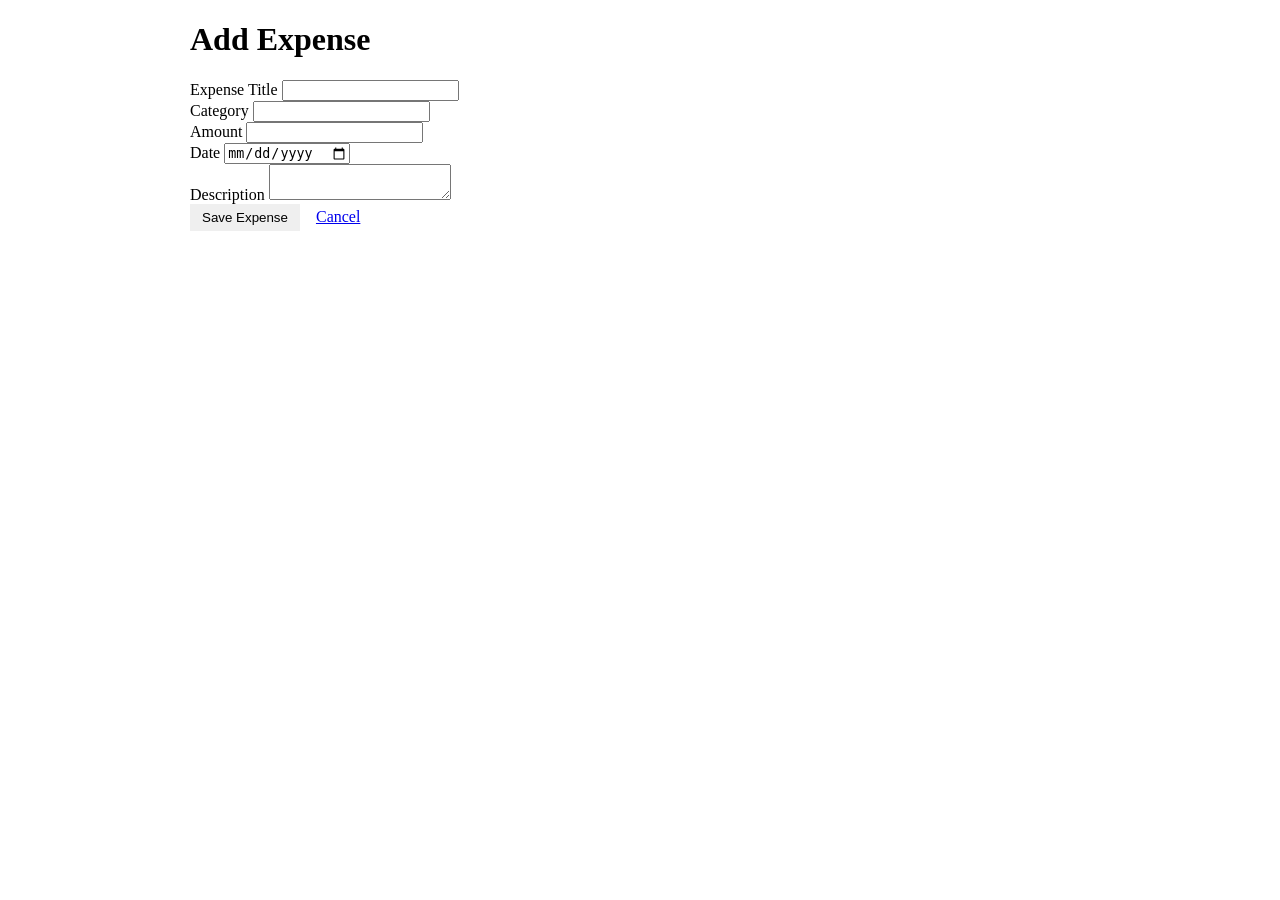
==== add-expense.html @ 745cb198 "File Structure and basic html and js and php." ====
<!DOCTYPE html>
<html>
<head>
    <title>Add Expense</title>
    <link rel="stylesheet" href="css/style.css">
</head>

<body class="app-body">

<div class="container">

    <header class="page-header">
        <h1 class="page-title">Add Expense</h1>
    </header>

    <form class="expense-form" id="expenseForm">

        <div class="form-group">
            <label class="form-label">Expense Title</label>
            <input type="text" name="title" class="form-input" required>
        </div>

        <div class="form-group">
            <label class="form-label">Category</label>
            <input type="text" name="category" class="form-input">
        </div>

        <div class="form-group">
            <label class="form-label">Amount</label>
            <input type="number" name="amount" class="form-input" required>
        </div>

        <div class="form-group">
            <label class="form-label">Date</label>
            <input type="date" name="date" class="form-input" required>
        </div>

        <div class="form-group">
            <label class="form-label">Description</label>
            <textarea name="description" class="form-textarea"></textarea>
        </div>

        <div class="form-actions">
            <button type="submit" class="btn btn-success submit-btn">
                Save Expense
            </button>

            <a href="index.html" class="btn btn-secondary cancel-btn">
                Cancel
            </a>
        </div>

    </form>

</div>

</body>
</html>
---- css/style.css ----
.container{
    max-width:900px;
    margin:auto;
}

.expense-table{
    width:100%;
    border-collapse:collapse;
}

.table-heading{
    text-align:left;
    padding:10px;
}

.expense-row td{
    padding:10px;
    border-bottom:1px solid #ddd;
}

.btn{
    padding:6px 12px;
    border:none;
    cursor:pointer;
}
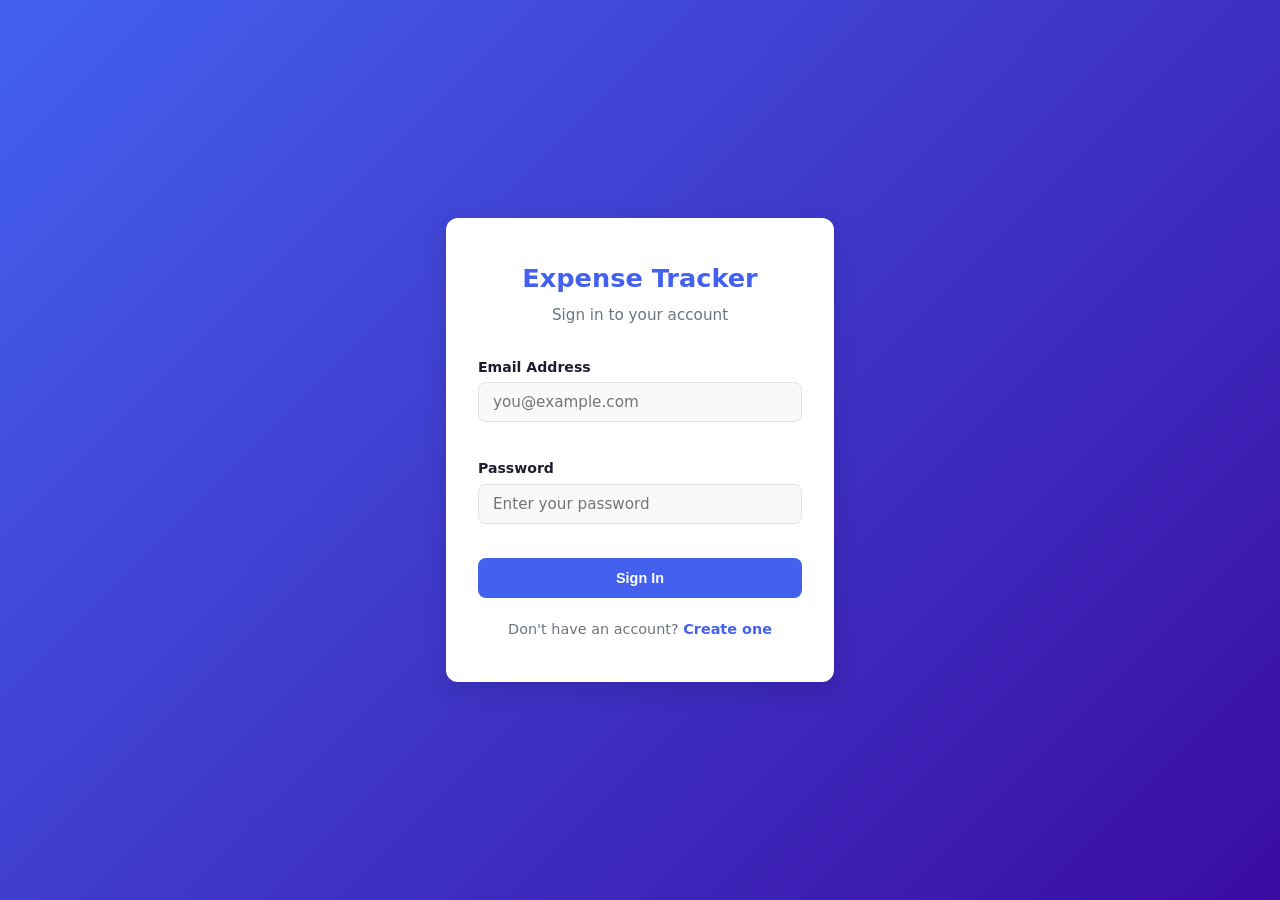
==== commit 2fe98e8a: "fix 3 with users" ====
--- a/add-expense.html
+++ b/add-expense.html
@@ -1,11 +1,24 @@
 <!DOCTYPE html>
-<html>
+<html lang="en">
 <head>
-    <title>Add Expense</title>
+    <meta charset="UTF-8">
+    <meta name="viewport" content="width=device-width, initial-scale=1.0">
+    <meta name="description" content="Add a new expense to your Expense Tracker.">
+    <title>Add Expense — Expense Tracker</title>
     <link rel="stylesheet" href="css/style.css">
 </head>
 
 <body class="app-body">
+
+<nav class="navbar" id="navbar">
+    <div class="navbar-inner">
+        <a href="dashboard.html" class="navbar-brand">Expense Tracker</a>
+        <div class="navbar-right">
+            <span class="navbar-user" id="navUsername"></span>
+            <button class="btn btn-outline btn-sm" id="logoutBtn">Logout</button>
+        </div>
+    </div>
+</nav>
 
 <div class="container">
 
@@ -13,39 +26,55 @@
         <h1 class="page-title">Add Expense</h1>
     </header>
 
-    <form class="expense-form" id="expenseForm">
+    <div id="formError" class="alert alert-danger" style="display:none;"></div>
+
+    <form class="expense-form" id="expenseForm" novalidate>
+        <input type="hidden" name="csrf_token" id="csrfToken">
 
         <div class="form-group">
-            <label class="form-label">Expense Title</label>
-            <input type="text" name="title" class="form-input" required>
+            <label class="form-label" for="expTitle">Expense Title</label>
+            <input type="text" name="title" id="expTitle" class="form-input" placeholder="e.g. Groceries" required>
+            <span class="form-error" id="titleError"></span>
         </div>
 
         <div class="form-group">
-            <label class="form-label">Category</label>
-            <input type="text" name="category" class="form-input">
+            <label class="form-label" for="expCategory">Category</label>
+            <select name="category" id="expCategory" class="form-input">
+                <option value="">Select category</option>
+                <option value="Food">Food</option>
+                <option value="Transport">Transport</option>
+                <option value="Housing">Housing</option>
+                <option value="Utilities">Utilities</option>
+                <option value="Entertainment">Entertainment</option>
+                <option value="Health">Health</option>
+                <option value="Education">Education</option>
+                <option value="Shopping">Shopping</option>
+                <option value="Other">Other</option>
+            </select>
         </div>
 
         <div class="form-group">
-            <label class="form-label">Amount</label>
-            <input type="number" name="amount" class="form-input" required>
+            <label class="form-label" for="expAmount">Amount (₱)</label>
+            <input type="number" name="amount" id="expAmount" class="form-input" step="0.01" min="0.01" placeholder="0.00" required>
+            <span class="form-error" id="amountError"></span>
         </div>
 
         <div class="form-group">
-            <label class="form-label">Date</label>
-            <input type="date" name="date" class="form-input" required>
+            <label class="form-label" for="expDate">Date</label>
+            <input type="date" name="date" id="expDate" class="form-input" required>
+            <span class="form-error" id="dateError"></span>
         </div>
 
         <div class="form-group">
-            <label class="form-label">Description</label>
-            <textarea name="description" class="form-textarea"></textarea>
+            <label class="form-label" for="expDesc">Description (optional)</label>
+            <textarea name="description" id="expDesc" class="form-textarea" placeholder="Additional details..."></textarea>
         </div>
 
         <div class="form-actions">
             <button type="submit" class="btn btn-success submit-btn">
                 Save Expense
             </button>
-
-            <a href="index.html" class="btn btn-secondary cancel-btn">
+            <a href="dashboard.html" class="btn btn-secondary cancel-btn">
                 Cancel
             </a>
         </div>
@@ -54,5 +83,7 @@
 
 </div>
 
+<script src="js/app.js"></script>
+
 </body>
 </html>
--- a/css/style.css
+++ b/css/style.css
@@ -1,25 +1,377 @@
-.container{
-    max-width:900px;
-    margin:auto;
-}
-
-.expense-table{
-    width:100%;
-    border-collapse:collapse;
-}
-
-.table-heading{
-    text-align:left;
-    padding:10px;
-}
-
-.expense-row td{
-    padding:10px;
-    border-bottom:1px solid #ddd;
-}
-
-.btn{
-    padding:6px 12px;
-    border:none;
-    cursor:pointer;
+/* ============================================================
+   Expense Tracker — Complete Stylesheet
+   ============================================================
+   Design: clean, modern, minimal with a professional feel.
+   Palette: blues & grays with accent pops.
+   ============================================================ */
+
+/* ---- CSS Custom Properties ---- */
+:root {
+    --color-bg:          #f0f2f5;
+    --color-surface:     #ffffff;
+    --color-primary:     #4361ee;
+    --color-primary-dk:  #3a56d4;
+    --color-success:     #2ec4b6;
+    --color-success-dk:  #28b0a3;
+    --color-danger:      #e63946;
+    --color-danger-dk:   #cf2f3c;
+    --color-warning:     #f4a261;
+    --color-text:        #1e1e2f;
+    --color-text-light:  #6c757d;
+    --color-border:      #dee2e6;
+    --color-input-bg:    #f8f9fa;
+
+    --font-family:       'Segoe UI', system-ui, -apple-system, sans-serif;
+    --radius:            8px;
+    --radius-lg:         12px;
+    --shadow-sm:         0 1px 3px rgba(0,0,0,.08);
+    --shadow-md:         0 4px 12px rgba(0,0,0,.1);
+    --shadow-lg:         0 8px 24px rgba(0,0,0,.12);
+    --transition:        .2s ease;
+}
+
+/* ---- Reset ---- */
+*, *::before, *::after {
+    box-sizing: border-box;
+    margin: 0;
+    padding: 0;
+}
+
+/* ---- Base ---- */
+html { font-size: 16px; }
+body {
+    font-family: var(--font-family);
+    color: var(--color-text);
+    background: var(--color-bg);
+    line-height: 1.6;
+    min-height: 100vh;
+}
+
+a { color: var(--color-primary); text-decoration: none; }
+a:hover { text-decoration: underline; }
+
+/* ---- Container ---- */
+.container {
+    max-width: 960px;
+    margin: 0 auto;
+    padding: 24px 16px 48px;
+}
+
+/* ================================================================
+   NAVBAR
+   ================================================================ */
+.navbar {
+    background: var(--color-surface);
+    border-bottom: 1px solid var(--color-border);
+    box-shadow: var(--shadow-sm);
+    position: sticky;
+    top: 0;
+    z-index: 100;
+}
+.navbar-inner {
+    max-width: 960px;
+    margin: 0 auto;
+    padding: 12px 16px;
+    display: flex;
+    align-items: center;
+    justify-content: space-between;
+}
+.navbar-brand {
+    font-size: 1.25rem;
+    font-weight: 700;
+    color: var(--color-primary);
+}
+.navbar-brand:hover { text-decoration: none; opacity: .85; }
+.navbar-right {
+    display: flex;
+    align-items: center;
+    gap: 12px;
+}
+.navbar-user {
+    font-size: .9rem;
+    color: var(--color-text-light);
+}
+
+/* ================================================================
+   BUTTONS
+   ================================================================ */
+.btn {
+    display: inline-flex;
+    align-items: center;
+    justify-content: center;
+    padding: 10px 20px;
+    border: none;
+    border-radius: var(--radius);
+    font-size: .9rem;
+    font-weight: 600;
+    cursor: pointer;
+    transition: background var(--transition), transform var(--transition), box-shadow var(--transition);
+    text-decoration: none;
+    line-height: 1.4;
+}
+.btn:hover { transform: translateY(-1px); box-shadow: var(--shadow-sm); text-decoration: none; }
+.btn:active { transform: translateY(0); }
+.btn:disabled { opacity: .6; cursor: not-allowed; transform: none; }
+
+.btn-primary   { background: var(--color-primary); color: #fff; }
+.btn-primary:hover { background: var(--color-primary-dk); }
+
+.btn-success   { background: var(--color-success); color: #fff; }
+.btn-success:hover { background: var(--color-success-dk); }
+
+.btn-danger    { background: var(--color-danger); color: #fff; }
+.btn-danger:hover  { background: var(--color-danger-dk); }
+
+.btn-secondary { background: var(--color-border); color: var(--color-text); }
+.btn-secondary:hover { background: #ced4da; }
+
+.btn-outline {
+    background: transparent;
+    border: 1.5px solid var(--color-border);
+    color: var(--color-text);
+}
+.btn-outline:hover { border-color: var(--color-primary); color: var(--color-primary); }
+
+.btn-sm  { padding: 6px 14px; font-size: .82rem; }
+.btn-block { width: 100%; }
+
+/* ================================================================
+   AUTH PAGES  (login / register)
+   ================================================================ */
+.auth-body {
+    display: flex;
+    align-items: center;
+    justify-content: center;
+    min-height: 100vh;
+    background: linear-gradient(135deg, #4361ee 0%, #3a0ca3 100%);
+}
+.auth-container {
+    width: 100%;
+    max-width: 420px;
+    padding: 16px;
+}
+.auth-card {
+    background: var(--color-surface);
+    border-radius: var(--radius-lg);
+    padding: 40px 32px;
+    box-shadow: var(--shadow-lg);
+}
+.auth-header { text-align: center; margin-bottom: 28px; }
+.auth-title  { font-size: 1.6rem; font-weight: 700; color: var(--color-primary); margin-bottom: 4px; }
+.auth-subtitle { color: var(--color-text-light); font-size: .95rem; }
+.auth-footer  { text-align: center; margin-top: 20px; font-size: .9rem; color: var(--color-text-light); }
+.auth-link    { font-weight: 600; }
+
+/* ================================================================
+   FORMS
+   ================================================================ */
+.expense-form, .auth-form {
+    display: flex;
+    flex-direction: column;
+    gap: 18px;
+}
+.form-group { display: flex; flex-direction: column; gap: 4px; }
+.form-label { font-size: .88rem; font-weight: 600; color: var(--color-text); }
+.form-input, .form-textarea {
+    width: 100%;
+    padding: 10px 14px;
+    border: 1.5px solid var(--color-border);
+    border-radius: var(--radius);
+    font-size: .95rem;
+    font-family: inherit;
+    background: var(--color-input-bg);
+    color: var(--color-text);
+    transition: border-color var(--transition), box-shadow var(--transition);
+}
+.form-input:focus, .form-textarea:focus {
+    outline: none;
+    border-color: var(--color-primary);
+    box-shadow: 0 0 0 3px rgba(67,97,238,.15);
+}
+.form-input.invalid { border-color: var(--color-danger); }
+.form-textarea { min-height: 80px; resize: vertical; }
+.form-error { font-size: .8rem; color: var(--color-danger); min-height: 1em; }
+
+.form-actions {
+    display: flex;
+    gap: 12px;
+    margin-top: 8px;
+}
+
+/* ================================================================
+   ALERTS
+   ================================================================ */
+.alert {
+    padding: 12px 16px;
+    border-radius: var(--radius);
+    font-size: .9rem;
+    font-weight: 500;
+}
+.alert-danger {
+    background: #fef2f2;
+    color: var(--color-danger);
+    border: 1px solid #fecaca;
+}
+
+/* ================================================================
+   SUMMARY CARDS (dashboard)
+   ================================================================ */
+.summary-section {
+    display: grid;
+    grid-template-columns: repeat(auto-fit, minmax(220px, 1fr));
+    gap: 16px;
+    margin-bottom: 28px;
+}
+.summary-card {
+    background: var(--color-surface);
+    border-radius: var(--radius-lg);
+    padding: 24px;
+    display: flex;
+    align-items: center;
+    gap: 16px;
+    box-shadow: var(--shadow-sm);
+    transition: box-shadow var(--transition), transform var(--transition);
+}
+.summary-card:hover {
+    box-shadow: var(--shadow-md);
+    transform: translateY(-2px);
+}
+.summary-icon { font-size: 2rem; }
+.summary-label { font-size: .82rem; color: var(--color-text-light); text-transform: uppercase; letter-spacing: .5px; }
+.summary-amount { font-size: 1.35rem; font-weight: 700; color: var(--color-text); margin-top: 2px; }
+
+.card-total   { border-left: 4px solid var(--color-primary); }
+.card-count   { border-left: 4px solid var(--color-success); }
+.card-highest { border-left: 4px solid var(--color-warning); }
+
+/* ================================================================
+   STATS SECTION
+   ================================================================ */
+.stats-section {
+    display: grid;
+    grid-template-columns: repeat(auto-fit, minmax(280px, 1fr));
+    gap: 16px;
+    margin-bottom: 28px;
+}
+.stats-card {
+    background: var(--color-surface);
+    border-radius: var(--radius-lg);
+    padding: 24px;
+    box-shadow: var(--shadow-sm);
+}
+.stats-card .section-title { margin-bottom: 16px; }
+
+.category-list, .monthly-list {
+    display: flex;
+    flex-direction: column;
+    gap: 10px;
+}
+.stat-row {
+    display: flex;
+    justify-content: space-between;
+    align-items: center;
+    font-size: .92rem;
+}
+.stat-label { color: var(--color-text); font-weight: 500; }
+.stat-value { font-weight: 700; color: var(--color-primary); }
+.stat-bar-wrap {
+    width: 100%;
+    height: 6px;
+    background: var(--color-input-bg);
+    border-radius: 3px;
+    margin-top: 4px;
+    overflow: hidden;
+}
+.stat-bar {
+    height: 100%;
+    background: var(--color-primary);
+    border-radius: 3px;
+    transition: width .4s ease;
+}
+
+/* ================================================================
+   FILTER BAR
+   ================================================================ */
+.filter-section { margin-bottom: 24px; }
+.filter-bar {
+    display: flex;
+    flex-wrap: wrap;
+    gap: 10px;
+    align-items: center;
+    background: var(--color-surface);
+    border-radius: var(--radius-lg);
+    padding: 16px;
+    box-shadow: var(--shadow-sm);
+}
+.filter-input, .filter-select { flex: 1; min-width: 140px; }
+.filter-amount { max-width: 120px; min-width: 100px; flex: 0 1 auto; }
+
+/* ================================================================
+   EXPENSE TABLE
+   ================================================================ */
+.expenses-section { margin-bottom: 32px; }
+.expenses-header {
+    display: flex;
+    justify-content: space-between;
+    align-items: center;
+    margin-bottom: 16px;
+}
+
+.section-title { font-size: 1.1rem; font-weight: 700; }
+.page-header   { margin-bottom: 24px; }
+.page-title    { font-size: 1.3rem; font-weight: 700; }
+
+.table-wrapper {
+    background: var(--color-surface);
+    border-radius: var(--radius-lg);
+    box-shadow: var(--shadow-sm);
+    overflow-x: auto;
+}
+.expense-table {
+    width: 100%;
+    border-collapse: collapse;
+}
+.table-heading {
+    text-align: left;
+    padding: 14px 16px;
+    font-size: .82rem;
+    text-transform: uppercase;
+    letter-spacing: .5px;
+    color: var(--color-text-light);
+    background: var(--color-input-bg);
+    border-bottom: 2px solid var(--color-border);
+}
+.expense-row td {
+    padding: 12px 16px;
+    border-bottom: 1px solid var(--color-border);
+    font-size: .92rem;
+    vertical-align: middle;
+}
+.expense-row:last-child td { border-bottom: none; }
+.expense-row:hover { background: #f8f9ff; }
+
+.expense-row .actions {
+    display: flex;
+    gap: 8px;
+}
+
+/* ================================================================
+   UTILITIES
+   ================================================================ */
+.text-muted { color: var(--color-text-light); font-size: .9rem; }
+.text-center { text-align: center; }
+
+/* ================================================================
+   RESPONSIVE
+   ================================================================ */
+@media (max-width: 600px) {
+    .container { padding: 16px 12px 32px; }
+    .summary-section { grid-template-columns: 1fr; }
+    .stats-section   { grid-template-columns: 1fr; }
+    .filter-bar      { flex-direction: column; }
+    .filter-input, .filter-select, .filter-amount { min-width: 100%; max-width: 100%; }
+    .form-actions    { flex-direction: column; }
+    .expenses-header { flex-direction: column; gap: 12px; align-items: flex-start; }
+    .auth-card       { padding: 28px 20px; }
+    .navbar-inner    { flex-direction: column; gap: 8px; }
 }
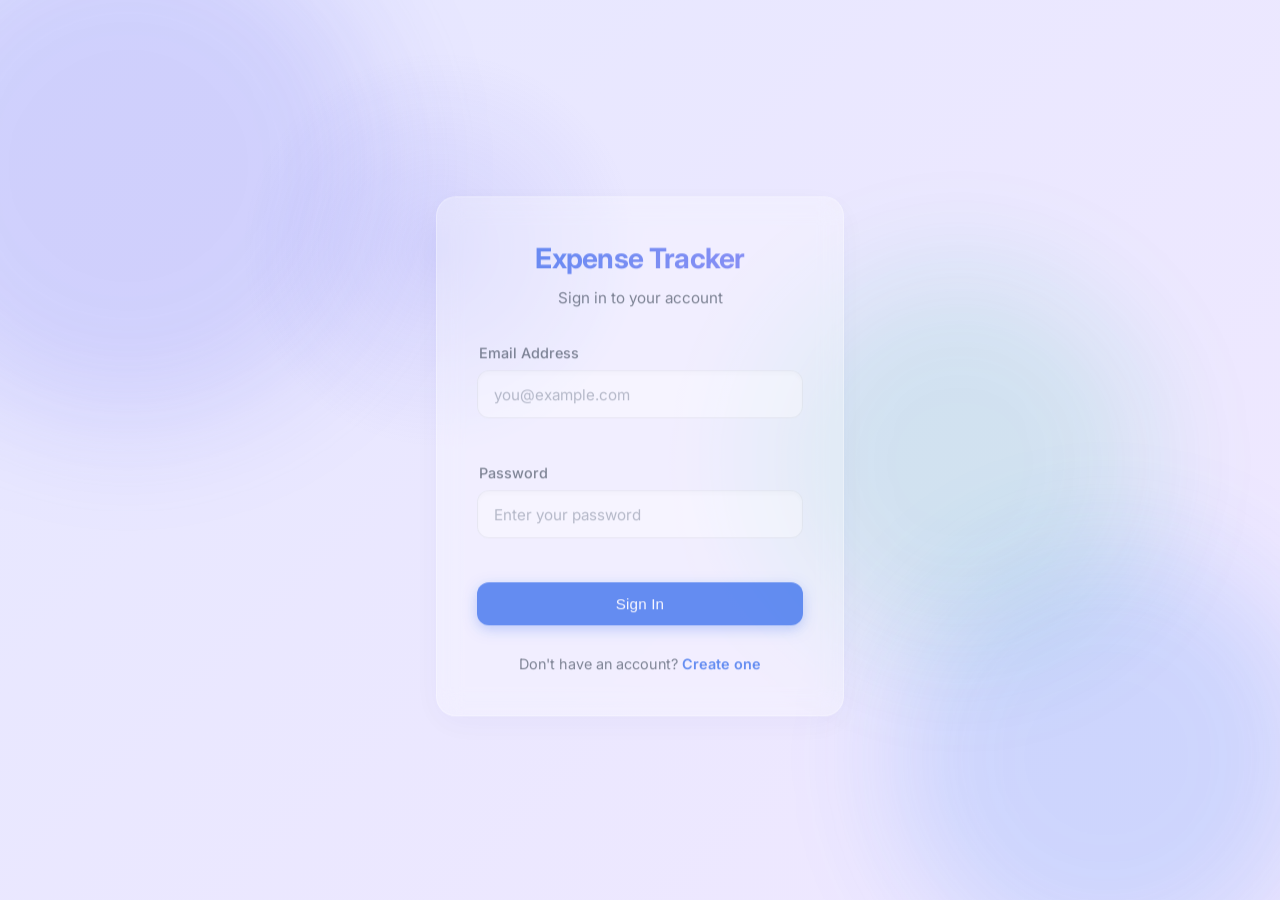
==== commit 9cb919e3: "Adjusted the css style para mo nindot ang UI and UX" ====
--- a/add-expense.html
+++ b/add-expense.html
@@ -6,9 +6,20 @@
     <meta name="description" content="Add a new expense to your Expense Tracker.">
     <title>Add Expense — Expense Tracker</title>
     <link rel="stylesheet" href="css/style.css">
+    <!-- Google Fonts for Inter -->
+    <link rel="preconnect" href="https://fonts.googleapis.com">
+    <link rel="preconnect" href="https://fonts.gstatic.com" crossorigin>
+    <link href="https://fonts.googleapis.com/css2?family=Inter:wght@300;400;500;600;700&display=swap" rel="stylesheet">
 </head>
 
 <body class="app-body">
+
+<!-- Dynamic Animated Background -->
+<div class="bg-animation">
+    <div class="bg-shape bg-shape-1"></div>
+    <div class="bg-shape bg-shape-2"></div>
+    <div class="bg-shape bg-shape-3"></div>
+</div>
 
 <nav class="navbar" id="navbar">
     <div class="navbar-inner">
@@ -28,7 +39,7 @@
 
     <div id="formError" class="alert alert-danger" style="display:none;"></div>
 
-    <form class="expense-form" id="expenseForm" novalidate>
+    <form class="expense-form glass-panel-solid" id="expenseForm" novalidate>
         <input type="hidden" name="csrf_token" id="csrfToken">
 
         <div class="form-group">
--- a/css/style.css
+++ b/css/style.css
@@ -1,377 +1,721 @@
-/* ============================================================
-   Expense Tracker — Complete Stylesheet
-   ============================================================
-   Design: clean, modern, minimal with a professional feel.
-   Palette: blues & grays with accent pops.
-   ============================================================ */
-
-/* ---- CSS Custom Properties ---- */
+@import url('https://fonts.googleapis.com/css2?family=Inter:wght@300;400;500;600;700&display=swap');
+
+/* ============================================================
+   Expense Tracker — Glassmorphism & Fintech Dashboard UI
+   ============================================================ */
+
 :root {
-    --color-bg:          #f0f2f5;
-    --color-surface:     #ffffff;
-    --color-primary:     #4361ee;
-    --color-primary-dk:  #3a56d4;
-    --color-success:     #2ec4b6;
-    --color-success-dk:  #28b0a3;
-    --color-danger:      #e63946;
-    --color-danger-dk:   #cf2f3c;
-    --color-warning:     #f4a261;
-    --color-text:        #1e1e2f;
-    --color-text-light:  #6c757d;
-    --color-border:      #dee2e6;
-    --color-input-bg:    #f8f9fa;
-
-    --font-family:       'Segoe UI', system-ui, -apple-system, sans-serif;
-    --radius:            8px;
-    --radius-lg:         12px;
-    --shadow-sm:         0 1px 3px rgba(0,0,0,.08);
-    --shadow-md:         0 4px 12px rgba(0,0,0,.1);
-    --shadow-lg:         0 8px 24px rgba(0,0,0,.12);
-    --transition:        .2s ease;
-}
-
-/* ---- Reset ---- */
+    /* Color Palette */
+    --color-primary:       #2563EB;
+    --color-primary-hover: #1D4ED8;
+    --color-secondary:     #6366F1;
+    --color-success:       #10B981;
+    --color-success-hover: #059669;
+    --color-danger:        #EF4444;
+    --color-danger-hover:  #DC2626;
+    --color-warning:       #F59E0B;
+    
+    /* Text Colors */
+    --color-text-main:     #111827;
+    --color-text-muted:    #4B5563;
+    --color-text-light:    #9CA3AF;
+    
+    /* Global Backgrounds */
+    --bg-base:             #F9FAFB;
+    
+    /* Glassmorphism Variables */
+    --glass-bg:            rgba(255, 255, 255, 0.45);
+    --glass-bg-hover:      rgba(255, 255, 255, 0.65);
+    --glass-bg-solid:      rgba(255, 255, 255, 0.90);
+    --glass-border:        rgba(255, 255, 255, 0.5);
+    --glass-border-light:  rgba(255, 255, 255, 0.2);
+    --glass-shadow:        0 8px 32px 0 rgba(31, 38, 135, 0.05);
+    --glass-shadow-hover:  0 12px 40px 0 rgba(31, 38, 135, 0.1);
+    --glass-blur:          blur(12px);
+
+    /* Form Inputs */
+    --input-bg:            rgba(255, 255, 255, 0.6);
+    --input-border:        rgba(209, 213, 219, 0.5);
+    --input-focus-ring:    rgba(37, 99, 235, 0.3);
+
+    /* Layout */
+    --font-family:         'Inter', sans-serif;
+    --radius-sm:           8px;
+    --radius-md:           12px;
+    --radius-lg:           20px;
+    --transition-fast:     0.15s ease-in-out;
+    --transition-smooth:   0.3s cubic-bezier(0.4, 0, 0.2, 1);
+}
+
+/* ============================================================
+   Reset & Base Styles
+   ============================================================ */
 *, *::before, *::after {
     box-sizing: border-box;
     margin: 0;
     padding: 0;
 }
 
-/* ---- Base ---- */
-html { font-size: 16px; }
+html {
+    font-size: 16px;
+    scroll-behavior: smooth;
+}
+
 body {
     font-family: var(--font-family);
-    color: var(--color-text);
-    background: var(--color-bg);
-    line-height: 1.6;
+    color: var(--color-text-main);
+    background-color: var(--bg-base);
+    line-height: 1.5;
     min-height: 100vh;
-}
-
-a { color: var(--color-primary); text-decoration: none; }
-a:hover { text-decoration: underline; }
-
-/* ---- Container ---- */
+    overflow-x: hidden;
+    position: relative;
+}
+
+/* Dynamic Animated Background Wrapper */
+.bg-animation {
+    position: fixed;
+    top: 0;
+    left: 0;
+    width: 100vw;
+    height: 100vh;
+    z-index: -1;
+    overflow: hidden;
+    background: linear-gradient(135deg, #e0e7ff 0%, #f3e8ff 50%, #dbeafe 100%);
+    background-size: 400% 400%;
+    animation: gradientFlow 15s ease infinite;
+}
+
+/* Floating Shapes in Background */
+.bg-shape {
+    position: absolute;
+    border-radius: 50%;
+    filter: blur(60px);
+    opacity: 0.6;
+    animation: float 20s infinite alternate cubic-bezier(0.4, 0, 0.2, 1);
+}
+.bg-shape-1 {
+    width: 40vw; height: 40vw;
+    background: rgba(99, 102, 241, 0.3); /* Indigo */
+    top: -10%; left: -10%;
+    animation-duration: 25s;
+}
+.bg-shape-2 {
+    width: 35vw; height: 35vw;
+    background: rgba(59, 130, 246, 0.3); /* Blue */
+    bottom: -10%; right: -5%;
+    animation-duration: 22s;
+    animation-direction: alternate-reverse;
+}
+.bg-shape-3 {
+    width: 30vw; height: 30vw;
+    background: rgba(16, 185, 129, 0.2); /* Emerald */
+    top: 30%; left: 60%;
+    animation-duration: 28s;
+}
+
+@keyframes gradientFlow {
+    0% { background-position: 0% 50%; }
+    50% { background-position: 100% 50%; }
+    100% { background-position: 0% 50%; }
+}
+
+@keyframes float {
+    0% { transform: translate(0, 0) scale(1); }
+    50% { transform: translate(5%, 5%) scale(1.05); }
+    100% { transform: translate(-3%, -2%) scale(0.95); }
+}
+
+/* ============================================================
+   Typography & Links
+   ============================================================ */
+h1, h2, h3, h4, h5, h6 {
+    font-weight: 600;
+    letter-spacing: -0.025em;
+    color: var(--color-text-main);
+}
+
+a {
+    color: var(--color-primary);
+    text-decoration: none;
+    transition: color var(--transition-fast);
+}
+a:hover {
+    color: var(--color-primary-hover);
+}
+
+.text-muted { color: var(--color-text-muted); font-size: 0.9rem; }
+.text-center { text-align: center; }
+
+/* ============================================================
+   Glassmorphism Utilities
+   ============================================================ */
+.glass-panel {
+    background: var(--glass-bg);
+    backdrop-filter: var(--glass-blur);
+    -webkit-backdrop-filter: var(--glass-blur);
+    border: 1px solid var(--glass-border);
+    box-shadow: var(--glass-shadow);
+    border-radius: var(--radius-lg);
+    transition: transform var(--transition-smooth), box-shadow var(--transition-smooth), background var(--transition-smooth);
+}
+.glass-panel:hover {
+    background: var(--glass-bg-hover);
+    box-shadow: var(--glass-shadow-hover);
+}
+.glass-panel-solid {
+    background: var(--glass-bg-solid);
+    backdrop-filter: var(--glass-blur);
+    -webkit-backdrop-filter: var(--glass-blur);
+    border: 1px solid var(--glass-border);
+    box-shadow: var(--glass-shadow);
+    border-radius: var(--radius-lg);
+}
+
+/* ============================================================
+   Buttons
+   ============================================================ */
+.btn {
+    display: inline-flex;
+    align-items: center;
+    justify-content: center;
+    padding: 0.75rem 1.5rem;
+    font-size: 0.95rem;
+    font-weight: 500;
+    border-radius: var(--radius-md);
+    border: 1px solid transparent;
+    cursor: pointer;
+    transition: all var(--transition-smooth);
+    position: relative;
+    overflow: hidden;
+    gap: 8px;
+    letter-spacing: 0.01em;
+}
+.btn::after {
+    content: '';
+    position: absolute;
+    top: 50%; left: 50%;
+    width: 150%; height: 150%;
+    background: rgba(255,255,255,0.1);
+    transform: translate(-50%, -50%) scale(0);
+    border-radius: 50%;
+    transition: transform 0.4s ease-out;
+}
+.btn:hover::after {
+    transform: translate(-50%, -50%) scale(1);
+}
+.btn:active {
+    transform: scale(0.97);
+}
+
+.btn-primary {
+    background: var(--color-primary);
+    color: white;
+    box-shadow: 0 4px 14px 0 rgba(37, 99, 235, 0.39);
+}
+.btn-primary:hover {
+    background: var(--color-primary-hover);
+    box-shadow: 0 6px 20px rgba(37, 99, 235, 0.23);
+    transform: translateY(-2px);
+}
+
+.btn-success {
+    background: var(--color-success);
+    color: white;
+    box-shadow: 0 4px 14px 0 rgba(16, 185, 129, 0.39);
+}
+.btn-success:hover {
+    background: var(--color-success-hover);
+    box-shadow: 0 6px 20px rgba(16, 185, 129, 0.23);
+    transform: translateY(-2px);
+}
+
+.btn-danger {
+    background: var(--color-danger);
+    color: white;
+    box-shadow: 0 4px 14px 0 rgba(239, 68, 68, 0.39);
+}
+.btn-danger:hover {
+    background: var(--color-danger-hover);
+    box-shadow: 0 6px 20px rgba(239, 68, 68, 0.23);
+    transform: translateY(-1px);
+}
+
+.btn-secondary {
+    background: rgba(255, 255, 255, 0.7);
+    color: var(--color-text-main);
+    border: 1px solid var(--glass-border);
+    backdrop-filter: blur(4px);
+}
+.btn-secondary:hover {
+    background: white;
+    box-shadow: 0 4px 12px rgba(0,0,0,0.05);
+    transform: translateY(-1px);
+}
+
+.btn-outline {
+    background: transparent;
+    border: 1.5px solid var(--color-primary);
+    color: var(--color-primary);
+}
+.btn-outline:hover {
+    background: rgba(37, 99, 235, 0.05);
+}
+
+.btn-sm { padding: 0.5rem 1rem; font-size: 0.85rem; border-radius: var(--radius-sm); }
+.btn-block { width: 100%; }
+
+/* Floating Action Button (FAB) */
+.fab-button {
+    position: fixed;
+    bottom: 30px;
+    right: 30px;
+    width: 60px;
+    height: 60px;
+    background: var(--color-primary);
+    color: white;
+    border-radius: 50%;
+    display: flex;
+    align-items: center;
+    justify-content: center;
+    font-size: 28px;
+    font-weight: 300;
+    box-shadow: 0 10px 25px rgba(37, 99, 235, 0.4);
+    transition: all 0.3s cubic-bezier(0.175, 0.885, 0.32, 1.275);
+    z-index: 1000;
+    text-decoration: none;
+}
+.fab-button:hover {
+    transform: scale(1.1) rotate(90deg);
+    background: var(--color-primary-hover);
+    box-shadow: 0 15px 35px rgba(37, 99, 235, 0.5);
+    color: white;
+}
+@media (max-width: 768px) {
+    .fab-button { bottom: 20px; right: 20px; width: 50px; height: 50px; font-size: 24px; }
+}
+
+
+/* ============================================================
+   Layout
+   ============================================================ */
 .container {
-    max-width: 960px;
+    max-width: 1100px;
     margin: 0 auto;
-    padding: 24px 16px 48px;
-}
-
-/* ================================================================
-   NAVBAR
-   ================================================================ */
+    padding: 2rem 1.5rem 6rem; /* Extra bottom padding for FAB */
+    position: relative;
+    z-index: 1;
+}
+
+/* Navbar */
 .navbar {
-    background: var(--color-surface);
-    border-bottom: 1px solid var(--color-border);
-    box-shadow: var(--shadow-sm);
+    background: rgba(255, 255, 255, 0.7);
+    backdrop-filter: var(--glass-blur);
+    -webkit-backdrop-filter: var(--glass-blur);
+    border-bottom: 1px solid var(--glass-border-light);
     position: sticky;
     top: 0;
     z-index: 100;
 }
 .navbar-inner {
-    max-width: 960px;
+    max-width: 1100px;
     margin: 0 auto;
-    padding: 12px 16px;
+    padding: 1rem 1.5rem;
     display: flex;
     align-items: center;
     justify-content: space-between;
 }
 .navbar-brand {
-    font-size: 1.25rem;
+    font-size: 1.35rem;
     font-weight: 700;
     color: var(--color-primary);
-}
-.navbar-brand:hover { text-decoration: none; opacity: .85; }
+    display: flex;
+    align-items: center;
+    gap: 8px;
+    background: linear-gradient(135deg, var(--color-primary), var(--color-secondary));
+    -webkit-background-clip: text;
+    background-clip: text;
+    -webkit-text-fill-color: transparent;
+}
 .navbar-right {
     display: flex;
     align-items: center;
-    gap: 12px;
+    gap: 16px;
 }
 .navbar-user {
-    font-size: .9rem;
+    font-size: 0.95rem;
+    font-weight: 500;
+    color: var(--color-text-muted);
+}
+
+/* ============================================================
+   Forms & Inputs
+   ============================================================ */
+.expense-form, .auth-form {
+    display: flex;
+    flex-direction: column;
+    gap: 1.25rem;
+}
+.form-group {
+    display: flex;
+    flex-direction: column;
+    gap: 0.4rem;
+    position: relative;
+}
+.form-label {
+    font-size: 0.9rem;
+    font-weight: 500;
+    color: var(--color-text-muted);
+    margin-left: 2px;
+}
+.form-input, .form-textarea, .filter-select {
+    width: 100%;
+    padding: 0.85rem 1rem;
+    background: var(--input-bg);
+    border: 1px solid var(--input-border);
+    border-radius: var(--radius-md);
+    font-size: 0.95rem;
+    font-family: inherit;
+    color: var(--color-text-main);
+    transition: all var(--transition-smooth);
+    box-shadow: inset 0 2px 4px rgba(0,0,0,0.02);
+}
+.form-input:focus, .form-textarea:focus, .filter-select:focus {
+    outline: none;
+    border-color: var(--color-primary);
+    background: white;
+    box-shadow: 0 0 0 4px var(--input-focus-ring);
+}
+/* Focus animations */
+.form-input, .form-textarea {
+    transform-origin: left center;
+}
+.form-input:focus {
+    transform: scale(1.01);
+}
+
+.form-input::placeholder, .form-textarea::placeholder {
     color: var(--color-text-light);
 }
-
-/* ================================================================
-   BUTTONS
-   ================================================================ */
-.btn {
-    display: inline-flex;
-    align-items: center;
-    justify-content: center;
-    padding: 10px 20px;
-    border: none;
-    border-radius: var(--radius);
-    font-size: .9rem;
-    font-weight: 600;
-    cursor: pointer;
-    transition: background var(--transition), transform var(--transition), box-shadow var(--transition);
-    text-decoration: none;
-    line-height: 1.4;
-}
-.btn:hover { transform: translateY(-1px); box-shadow: var(--shadow-sm); text-decoration: none; }
-.btn:active { transform: translateY(0); }
-.btn:disabled { opacity: .6; cursor: not-allowed; transform: none; }
-
-.btn-primary   { background: var(--color-primary); color: #fff; }
-.btn-primary:hover { background: var(--color-primary-dk); }
-
-.btn-success   { background: var(--color-success); color: #fff; }
-.btn-success:hover { background: var(--color-success-dk); }
-
-.btn-danger    { background: var(--color-danger); color: #fff; }
-.btn-danger:hover  { background: var(--color-danger-dk); }
-
-.btn-secondary { background: var(--color-border); color: var(--color-text); }
-.btn-secondary:hover { background: #ced4da; }
-
-.btn-outline {
-    background: transparent;
-    border: 1.5px solid var(--color-border);
-    color: var(--color-text);
-}
-.btn-outline:hover { border-color: var(--color-primary); color: var(--color-primary); }
-
-.btn-sm  { padding: 6px 14px; font-size: .82rem; }
-.btn-block { width: 100%; }
-
-/* ================================================================
-   AUTH PAGES  (login / register)
-   ================================================================ */
+.form-input.invalid {
+    border-color: var(--color-danger);
+    background: #FEF2F2;
+}
+.form-textarea {
+    min-height: 100px;
+    resize: vertical;
+}
+.form-error {
+    font-size: 0.8rem;
+    color: var(--color-danger);
+    min-height: 1.2em;
+    margin-top: 2px;
+    animation: fadeIn 0.3s ease;
+}
+
+@keyframes fadeIn {
+    from { opacity: 0; transform: translateY(-5px); }
+    to { opacity: 1; transform: translateY(0); }
+}
+
+.form-actions {
+    display: flex;
+    gap: 1rem;
+    margin-top: 1rem;
+}
+
+/* ============================================================
+   Auth Pages (Login / Register)
+   ============================================================ */
 .auth-body {
     display: flex;
     align-items: center;
     justify-content: center;
     min-height: 100vh;
-    background: linear-gradient(135deg, #4361ee 0%, #3a0ca3 100%);
-}
+}
+/* Cursor tracking glow injected by JS */
+.cursor-glow {
+    position: fixed;
+    width: 400px;
+    height: 400px;
+    background: radial-gradient(circle, rgba(99,102,241,0.15) 0%, rgba(99,102,241,0) 70%);
+    border-radius: 50%;
+    pointer-events: none;
+    z-index: 0;
+    transform: translate(-50%, -50%);
+    transition: transform 0.1s linear; /* Smooth micro-movements */
+}
+
 .auth-container {
     width: 100%;
-    max-width: 420px;
-    padding: 16px;
+    max-width: 440px;
+    padding: 1rem;
+    position: relative;
+    z-index: 10;
 }
 .auth-card {
-    background: var(--color-surface);
-    border-radius: var(--radius-lg);
-    padding: 40px 32px;
-    box-shadow: var(--shadow-lg);
-}
-.auth-header { text-align: center; margin-bottom: 28px; }
-.auth-title  { font-size: 1.6rem; font-weight: 700; color: var(--color-primary); margin-bottom: 4px; }
-.auth-subtitle { color: var(--color-text-light); font-size: .95rem; }
-.auth-footer  { text-align: center; margin-top: 20px; font-size: .9rem; color: var(--color-text-light); }
-.auth-link    { font-weight: 600; }
-
-/* ================================================================
-   FORMS
-   ================================================================ */
-.expense-form, .auth-form {
-    display: flex;
-    flex-direction: column;
-    gap: 18px;
-}
-.form-group { display: flex; flex-direction: column; gap: 4px; }
-.form-label { font-size: .88rem; font-weight: 600; color: var(--color-text); }
-.form-input, .form-textarea {
-    width: 100%;
-    padding: 10px 14px;
-    border: 1.5px solid var(--color-border);
-    border-radius: var(--radius);
-    font-size: .95rem;
-    font-family: inherit;
-    background: var(--color-input-bg);
-    color: var(--color-text);
-    transition: border-color var(--transition), box-shadow var(--transition);
-}
-.form-input:focus, .form-textarea:focus {
-    outline: none;
-    border-color: var(--color-primary);
-    box-shadow: 0 0 0 3px rgba(67,97,238,.15);
-}
-.form-input.invalid { border-color: var(--color-danger); }
-.form-textarea { min-height: 80px; resize: vertical; }
-.form-error { font-size: .8rem; color: var(--color-danger); min-height: 1em; }
-
-.form-actions {
-    display: flex;
-    gap: 12px;
-    margin-top: 8px;
-}
-
-/* ================================================================
-   ALERTS
-   ================================================================ */
+    padding: 2.5rem 2.5rem;
+    animation: slideUpFade 0.6s cubic-bezier(0.16, 1, 0.3, 1) forwards;
+}
+
+@keyframes slideUpFade {
+    from { opacity: 0; transform: translateY(20px); }
+    to { opacity: 1; transform: translateY(0); }
+}
+
+.auth-header { text-align: center; margin-bottom: 2rem; }
+.auth-title {
+    font-size: 1.75rem;
+    font-weight: 700;
+    background: linear-gradient(135deg, var(--color-primary), var(--color-secondary));
+    -webkit-background-clip: text;
+    background-clip: text;
+    -webkit-text-fill-color: transparent;
+    margin-bottom: 0.5rem;
+}
+.auth-subtitle { color: var(--color-text-muted); font-size: 0.95rem; }
+.auth-footer { text-align: center; margin-top: 1.75rem; font-size: 0.9rem; color: var(--color-text-muted); }
+.auth-link { font-weight: 600; }
+
+/* Alerts */
 .alert {
-    padding: 12px 16px;
-    border-radius: var(--radius);
-    font-size: .9rem;
+    padding: 1rem 1.25rem;
+    border-radius: var(--radius-md);
+    font-size: 0.9rem;
     font-weight: 500;
+    margin-bottom: 1.5rem;
+    display: flex;
+    align-items: center;
+    gap: 8px;
 }
 .alert-danger {
-    background: #fef2f2;
+    background: rgba(254, 242, 242, 0.9);
     color: var(--color-danger);
-    border: 1px solid #fecaca;
-}
-
-/* ================================================================
-   SUMMARY CARDS (dashboard)
-   ================================================================ */
+    border: 1px solid rgba(239, 68, 68, 0.3);
+    backdrop-filter: blur(4px);
+}
+
+/* ============================================================
+   Dashboard Summary Cards
+   ============================================================ */
 .summary-section {
     display: grid;
-    grid-template-columns: repeat(auto-fit, minmax(220px, 1fr));
-    gap: 16px;
-    margin-bottom: 28px;
+    grid-template-columns: repeat(auto-fit, minmax(280px, 1fr));
+    gap: 1.5rem;
+    margin-bottom: 2rem;
 }
 .summary-card {
-    background: var(--color-surface);
-    border-radius: var(--radius-lg);
-    padding: 24px;
-    display: flex;
-    align-items: center;
-    gap: 16px;
-    box-shadow: var(--shadow-sm);
-    transition: box-shadow var(--transition), transform var(--transition);
-}
-.summary-card:hover {
-    box-shadow: var(--shadow-md);
-    transform: translateY(-2px);
-}
-.summary-icon { font-size: 2rem; }
-.summary-label { font-size: .82rem; color: var(--color-text-light); text-transform: uppercase; letter-spacing: .5px; }
-.summary-amount { font-size: 1.35rem; font-weight: 700; color: var(--color-text); margin-top: 2px; }
-
-.card-total   { border-left: 4px solid var(--color-primary); }
-.card-count   { border-left: 4px solid var(--color-success); }
-.card-highest { border-left: 4px solid var(--color-warning); }
-
-/* ================================================================
-   STATS SECTION
-   ================================================================ */
+    padding: 1.5rem;
+    display: flex;
+    align-items: center;
+    gap: 1.25rem;
+    position: relative;
+    overflow: hidden;
+}
+/* Colored left accent line */
+.summary-card::before {
+    content: '';
+    position: absolute;
+    left: 0; top: 0; bottom: 0;
+    width: 4px;
+    border-radius: 4px 0 0 4px;
+}
+.card-total::before { background: var(--color-primary); }
+.card-count::before { background: var(--color-success); }
+.card-highest::before { background: var(--color-warning); }
+
+.summary-icon {
+    font-size: 2.2rem;
+    line-height: 1;
+    padding: 1rem;
+    background: rgba(255,255,255,0.5);
+    border-radius: var(--radius-md);
+    box-shadow: inset 0 0 0 1px rgba(255,255,255,0.7);
+}
+.summary-info { display: flex; flex-direction: column; }
+.summary-label {
+    font-size: 0.85rem;
+    color: var(--color-text-muted);
+    font-weight: 600;
+    text-transform: uppercase;
+    letter-spacing: 0.05em;
+    margin-bottom: 0.25rem;
+}
+.summary-amount {
+    font-size: 1.6rem;
+    font-weight: 700;
+    color: var(--color-text-main);
+}
+
+/* ============================================================
+   Dashboard Charts / Stats Bars
+   ============================================================ */
 .stats-section {
     display: grid;
-    grid-template-columns: repeat(auto-fit, minmax(280px, 1fr));
-    gap: 16px;
-    margin-bottom: 28px;
+    grid-template-columns: repeat(auto-fit, minmax(320px, 1fr));
+    gap: 1.5rem;
+    margin-bottom: 2rem;
 }
 .stats-card {
-    background: var(--color-surface);
-    border-radius: var(--radius-lg);
-    padding: 24px;
-    box-shadow: var(--shadow-sm);
-}
-.stats-card .section-title { margin-bottom: 16px; }
-
+    padding: 1.5rem;
+}
+.section-title {
+    font-size: 1.15rem;
+    margin-bottom: 1.25rem;
+    display: flex;
+    align-items: center;
+    justify-content: space-between;
+}
 .category-list, .monthly-list {
     display: flex;
     flex-direction: column;
-    gap: 10px;
+    gap: 1rem;
 }
 .stat-row {
     display: flex;
     justify-content: space-between;
-    align-items: center;
-    font-size: .92rem;
-}
-.stat-label { color: var(--color-text); font-weight: 500; }
-.stat-value { font-weight: 700; color: var(--color-primary); }
+    font-size: 0.9rem;
+    margin-bottom: 0.35rem;
+}
+.stat-label { font-weight: 500; color: var(--color-text-muted); }
+.stat-value { font-weight: 600; color: var(--color-text-main); }
 .stat-bar-wrap {
     width: 100%;
-    height: 6px;
-    background: var(--color-input-bg);
-    border-radius: 3px;
-    margin-top: 4px;
+    height: 8px;
+    background: rgba(0,0,0,0.05);
+    border-radius: 4px;
     overflow: hidden;
+    box-shadow: inset 0 1px 2px rgba(0,0,0,0.05);
 }
 .stat-bar {
     height: 100%;
-    background: var(--color-primary);
-    border-radius: 3px;
-    transition: width .4s ease;
-}
-
-/* ================================================================
-   FILTER BAR
-   ================================================================ */
-.filter-section { margin-bottom: 24px; }
+    background: linear-gradient(90deg, var(--color-primary), var(--color-secondary));
+    border-radius: 4px;
+    width: 0%; /* Set via JS */
+    transition: width 1s cubic-bezier(0.16, 1, 0.3, 1);
+}
+
+/* ============================================================
+   Filters Bar
+   ============================================================ */
+.filter-section { margin-bottom: 1.5rem; }
 .filter-bar {
     display: flex;
     flex-wrap: wrap;
-    gap: 10px;
-    align-items: center;
-    background: var(--color-surface);
-    border-radius: var(--radius-lg);
-    padding: 16px;
-    box-shadow: var(--shadow-sm);
-}
-.filter-input, .filter-select { flex: 1; min-width: 140px; }
-.filter-amount { max-width: 120px; min-width: 100px; flex: 0 1 auto; }
-
-/* ================================================================
-   EXPENSE TABLE
-   ================================================================ */
-.expenses-section { margin-bottom: 32px; }
+    gap: 0.75rem;
+    align-items: center;
+    padding: 1rem;
+}
+.filter-input {
+    background: rgba(255,255,255,0.7);
+    padding: 0.65rem 1rem;
+}
+.filter-input, .filter-select { flex: 1; min-width: 160px; }
+.filter-amount { max-width: 130px; min-width: 110px; flex: 0 1 auto; }
+
+/* ============================================================
+   Expense Table
+   ============================================================ */
+.expenses-section {
+    margin-bottom: 2rem;
+}
 .expenses-header {
     display: flex;
     justify-content: space-between;
     align-items: center;
-    margin-bottom: 16px;
-}
-
-.section-title { font-size: 1.1rem; font-weight: 700; }
-.page-header   { margin-bottom: 24px; }
-.page-title    { font-size: 1.3rem; font-weight: 700; }
+    margin-bottom: 1.25rem;
+}
 
 .table-wrapper {
-    background: var(--color-surface);
-    border-radius: var(--radius-lg);
-    box-shadow: var(--shadow-sm);
     overflow-x: auto;
-}
+    padding: 0; /* Remove padding to let table flush with border */
+    /* Enhance scrollbar */
+}
+.table-wrapper::-webkit-scrollbar { height: 8px; }
+.table-wrapper::-webkit-scrollbar-track { background: rgba(0,0,0,0.02); border-radius: 4px; }
+.table-wrapper::-webkit-scrollbar-thumb { background: rgba(0,0,0,0.15); border-radius: 4px; }
+.table-wrapper::-webkit-scrollbar-thumb:hover { background: rgba(0,0,0,0.3); }
+
 .expense-table {
     width: 100%;
     border-collapse: collapse;
+    white-space: nowrap;
 }
 .table-heading {
     text-align: left;
-    padding: 14px 16px;
-    font-size: .82rem;
+    padding: 1rem 1.25rem;
+    font-size: 0.8rem;
+    font-weight: 600;
     text-transform: uppercase;
-    letter-spacing: .5px;
-    color: var(--color-text-light);
-    background: var(--color-input-bg);
-    border-bottom: 2px solid var(--color-border);
+    letter-spacing: 0.05em;
+    color: var(--color-text-muted);
+    background: rgba(255,255,255,0.4); /* Subtly distinct header */
+    border-bottom: 1px solid var(--glass-border);
+}
+.expense-row {
+    transition: background var(--transition-fast);
 }
 .expense-row td {
-    padding: 12px 16px;
-    border-bottom: 1px solid var(--color-border);
-    font-size: .92rem;
+    padding: 1rem 1.25rem;
+    border-bottom: 1px solid rgba(0,0,0,0.04);
+    font-size: 0.95rem;
     vertical-align: middle;
 }
 .expense-row:last-child td { border-bottom: none; }
-.expense-row:hover { background: #f8f9ff; }
+.expense-row:hover {
+    background: rgba(255,255,255,0.6);
+}
+
+/* Category pill styling within table */
+.expense-row td:nth-child(2) {
+    font-weight: 500;
+}
+/* Amount styling */
+.expense-row td:nth-child(3) {
+    font-family: 'Inter', monospace;
+    font-weight: 600;
+    color: var(--color-text-main);
+}
 
 .expense-row .actions {
     display: flex;
-    gap: 8px;
-}
-
-/* ================================================================
-   UTILITIES
-   ================================================================ */
-.text-muted { color: var(--color-text-light); font-size: .9rem; }
-.text-center { text-align: center; }
-
-/* ================================================================
-   RESPONSIVE
-   ================================================================ */
-@media (max-width: 600px) {
-    .container { padding: 16px 12px 32px; }
-    .summary-section { grid-template-columns: 1fr; }
-    .stats-section   { grid-template-columns: 1fr; }
-    .filter-bar      { flex-direction: column; }
-    .filter-input, .filter-select, .filter-amount { min-width: 100%; max-width: 100%; }
-    .form-actions    { flex-direction: column; }
-    .expenses-header { flex-direction: column; gap: 12px; align-items: flex-start; }
-    .auth-card       { padding: 28px 20px; }
-    .navbar-inner    { flex-direction: column; gap: 8px; }
+    gap: 0.5rem;
+}
+
+/* ============================================================
+   Pages (Add/Edit)
+   ============================================================ */
+.page-header { margin-bottom: 1.5rem; }
+.page-title { font-size: 1.6rem; color: var(--color-text-main); }
+
+/* Apply glass panel solid to standalone forms for better readability */
+form#expenseForm, form#editExpenseForm {
+    padding: 2rem;
+    max-width: 800px;
+}
+
+/* ============================================================
+   Responsive Design
+   ============================================================ */
+@media (max-width: 768px) {
+    html { font-size: 15px; }
+    .container { padding: 1.5rem 1rem 5rem; }
+    .summary-section, .stats-section { grid-template-columns: 1fr; }
+    
+    .filter-bar { flex-direction: column; align-items: stretch; }
+    .filter-input, .filter-select, .filter-amount {
+        min-width: 100%; max-width: 100%;
+    }
+    
+    .expenses-header {
+        flex-direction: column;
+        align-items: flex-start;
+        gap: 1rem;
+    }
+    .add-expense-btn { width: 100%; display: none; } /* Hide in header if FAB is present */
+    
+    .auth-card { padding: 2rem 1.5rem; }
+    
+    form#expenseForm, form#editExpenseForm { padding: 1.5rem; }
+    .form-actions { flex-direction: column; }
+    .form-actions .btn { width: 100%; }
 }
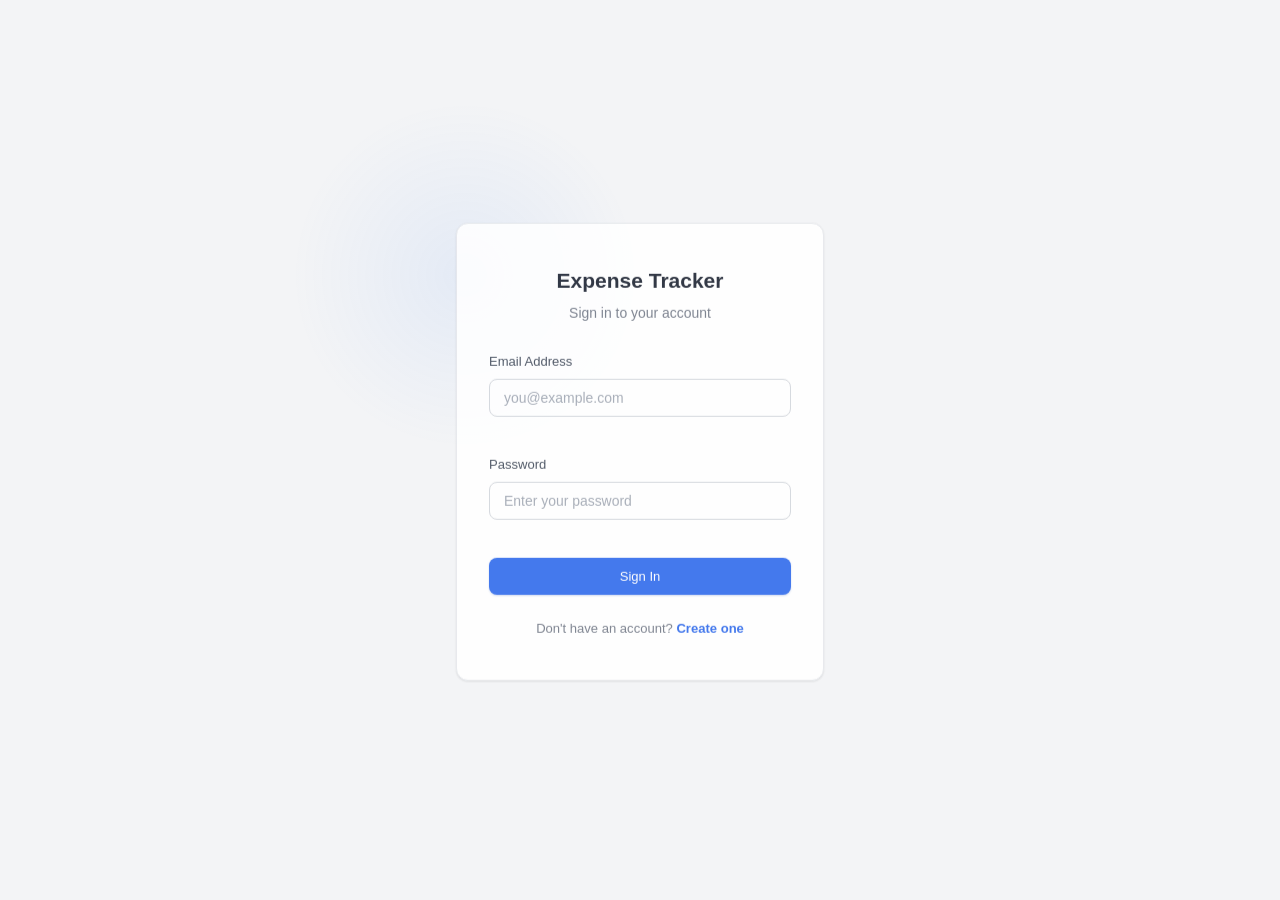
==== commit e7df8219: "some changes in the UI and put the add expense form centered" ====
--- a/add-expense.html
+++ b/add-expense.html
@@ -14,13 +14,6 @@
 
 <body class="app-body">
 
-<!-- Dynamic Animated Background -->
-<div class="bg-animation">
-    <div class="bg-shape bg-shape-1"></div>
-    <div class="bg-shape bg-shape-2"></div>
-    <div class="bg-shape bg-shape-3"></div>
-</div>
-
 <nav class="navbar" id="navbar">
     <div class="navbar-inner">
         <a href="dashboard.html" class="navbar-brand">Expense Tracker</a>
@@ -33,13 +26,15 @@
 
 <div class="container">
 
+    <div class="form-page-wrapper">
+
     <header class="page-header">
         <h1 class="page-title">Add Expense</h1>
     </header>
 
     <div id="formError" class="alert alert-danger" style="display:none;"></div>
 
-    <form class="expense-form glass-panel-solid" id="expenseForm" novalidate>
+    <form class="expense-form card form-card" id="expenseForm" novalidate>
         <input type="hidden" name="csrf_token" id="csrfToken">
 
         <div class="form-group">
@@ -92,6 +87,8 @@
 
     </form>
 
+    </div> <!-- /.form-page-wrapper -->
+
 </div>
 
 <script src="js/app.js"></script>
--- a/css/style.css
+++ b/css/style.css
@@ -1,721 +1,511 @@
 @import url('https://fonts.googleapis.com/css2?family=Inter:wght@300;400;500;600;700&display=swap');
 
 /* ============================================================
-   Expense Tracker — Glassmorphism & Fintech Dashboard UI
+   Expense Tracker — Clean Financial Dashboard
+   Inspired by: Stripe, Revolut, Monarch Money
    ============================================================ */
 
+/* --- Design Tokens --- */
 :root {
-    /* Color Palette */
-    --color-primary:       #2563EB;
-    --color-primary-hover: #1D4ED8;
-    --color-secondary:     #6366F1;
-    --color-success:       #10B981;
-    --color-success-hover: #059669;
-    --color-danger:        #EF4444;
-    --color-danger-hover:  #DC2626;
-    --color-warning:       #F59E0B;
-    
-    /* Text Colors */
-    --color-text-main:     #111827;
-    --color-text-muted:    #4B5563;
-    --color-text-light:    #9CA3AF;
-    
-    /* Global Backgrounds */
-    --bg-base:             #F9FAFB;
-    
-    /* Glassmorphism Variables */
-    --glass-bg:            rgba(255, 255, 255, 0.45);
-    --glass-bg-hover:      rgba(255, 255, 255, 0.65);
-    --glass-bg-solid:      rgba(255, 255, 255, 0.90);
-    --glass-border:        rgba(255, 255, 255, 0.5);
-    --glass-border-light:  rgba(255, 255, 255, 0.2);
-    --glass-shadow:        0 8px 32px 0 rgba(31, 38, 135, 0.05);
-    --glass-shadow-hover:  0 12px 40px 0 rgba(31, 38, 135, 0.1);
-    --glass-blur:          blur(12px);
-
-    /* Form Inputs */
-    --input-bg:            rgba(255, 255, 255, 0.6);
-    --input-border:        rgba(209, 213, 219, 0.5);
-    --input-focus-ring:    rgba(37, 99, 235, 0.3);
-
-    /* Layout */
-    --font-family:         'Inter', sans-serif;
-    --radius-sm:           8px;
-    --radius-md:           12px;
-    --radius-lg:           20px;
-    --transition-fast:     0.15s ease-in-out;
-    --transition-smooth:   0.3s cubic-bezier(0.4, 0, 0.2, 1);
-}
-
-/* ============================================================
-   Reset & Base Styles
-   ============================================================ */
-*, *::before, *::after {
-    box-sizing: border-box;
-    margin: 0;
-    padding: 0;
-}
-
-html {
-    font-size: 16px;
-    scroll-behavior: smooth;
-}
-
+    --white:        #ffffff;
+    --gray-50:      #F9FAFB;
+    --gray-100:     #F3F4F6;
+    --gray-200:     #E5E7EB;
+    --gray-300:     #D1D5DB;
+    --gray-400:     #9CA3AF;
+    --gray-500:     #6B7280;
+    --gray-600:     #4B5563;
+    --gray-700:     #374151;
+    --gray-800:     #1F2937;
+    --gray-900:     #111827;
+
+    --blue-50:      #EFF6FF;
+    --blue-100:     #DBEAFE;
+    --blue-500:     #3B82F6;
+    --blue-600:     #2563EB;
+    --blue-700:     #1D4ED8;
+
+    --green-50:     #ECFDF5;
+    --green-500:    #10B981;
+    --green-600:    #059669;
+
+    --red-50:       #FEF2F2;
+    --red-500:      #EF4444;
+    --red-600:      #DC2626;
+
+    --amber-50:     #FFFBEB;
+    --amber-500:    #F59E0B;
+
+    --purple-50:    #F5F3FF;
+    --purple-500:   #8B5CF6;
+
+    /* Shadows (Stripe-like, soft & layered) */
+    --shadow-xs:    0 1px 2px rgba(0, 0, 0, 0.05);
+    --shadow-sm:    0 1px 3px rgba(0, 0, 0, 0.08), 0 1px 2px rgba(0, 0, 0, 0.04);
+    --shadow-md:    0 4px 6px -1px rgba(0, 0, 0, 0.07), 0 2px 4px -1px rgba(0, 0, 0, 0.04);
+    --shadow-lg:    0 10px 15px -3px rgba(0, 0, 0, 0.08), 0 4px 6px -2px rgba(0, 0, 0, 0.03);
+
+    --font:         'Inter', -apple-system, BlinkMacSystemFont, 'Segoe UI', sans-serif;
+    --radius:       8px;
+    --radius-lg:    12px;
+    --ease:         cubic-bezier(0.4, 0, 0.2, 1);
+}
+
+/* --- Reset --- */
+*, *::before, *::after { box-sizing: border-box; margin: 0; padding: 0; }
+
+html { font-size: 15px; -webkit-font-smoothing: antialiased; -moz-osx-font-smoothing: grayscale; }
 body {
-    font-family: var(--font-family);
-    color: var(--color-text-main);
-    background-color: var(--bg-base);
-    line-height: 1.5;
+    font-family: var(--font);
+    background: var(--gray-50);
+    color: var(--gray-900);
+    line-height: 1.6;
     min-height: 100vh;
-    overflow-x: hidden;
-    position: relative;
-}
-
-/* Dynamic Animated Background Wrapper */
-.bg-animation {
-    position: fixed;
-    top: 0;
-    left: 0;
-    width: 100vw;
-    height: 100vh;
-    z-index: -1;
-    overflow: hidden;
-    background: linear-gradient(135deg, #e0e7ff 0%, #f3e8ff 50%, #dbeafe 100%);
-    background-size: 400% 400%;
-    animation: gradientFlow 15s ease infinite;
-}
-
-/* Floating Shapes in Background */
-.bg-shape {
-    position: absolute;
-    border-radius: 50%;
-    filter: blur(60px);
-    opacity: 0.6;
-    animation: float 20s infinite alternate cubic-bezier(0.4, 0, 0.2, 1);
-}
-.bg-shape-1 {
-    width: 40vw; height: 40vw;
-    background: rgba(99, 102, 241, 0.3); /* Indigo */
-    top: -10%; left: -10%;
-    animation-duration: 25s;
-}
-.bg-shape-2 {
-    width: 35vw; height: 35vw;
-    background: rgba(59, 130, 246, 0.3); /* Blue */
-    bottom: -10%; right: -5%;
-    animation-duration: 22s;
-    animation-direction: alternate-reverse;
-}
-.bg-shape-3 {
-    width: 30vw; height: 30vw;
-    background: rgba(16, 185, 129, 0.2); /* Emerald */
-    top: 30%; left: 60%;
-    animation-duration: 28s;
-}
-
-@keyframes gradientFlow {
-    0% { background-position: 0% 50%; }
-    50% { background-position: 100% 50%; }
-    100% { background-position: 0% 50%; }
-}
-
-@keyframes float {
-    0% { transform: translate(0, 0) scale(1); }
-    50% { transform: translate(5%, 5%) scale(1.05); }
-    100% { transform: translate(-3%, -2%) scale(0.95); }
-}
-
-/* ============================================================
-   Typography & Links
-   ============================================================ */
-h1, h2, h3, h4, h5, h6 {
-    font-weight: 600;
-    letter-spacing: -0.025em;
-    color: var(--color-text-main);
-}
-
-a {
-    color: var(--color-primary);
-    text-decoration: none;
-    transition: color var(--transition-fast);
-}
-a:hover {
-    color: var(--color-primary-hover);
-}
-
-.text-muted { color: var(--color-text-muted); font-size: 0.9rem; }
-.text-center { text-align: center; }
-
-/* ============================================================
-   Glassmorphism Utilities
-   ============================================================ */
-.glass-panel {
-    background: var(--glass-bg);
-    backdrop-filter: var(--glass-blur);
-    -webkit-backdrop-filter: var(--glass-blur);
-    border: 1px solid var(--glass-border);
-    box-shadow: var(--glass-shadow);
-    border-radius: var(--radius-lg);
-    transition: transform var(--transition-smooth), box-shadow var(--transition-smooth), background var(--transition-smooth);
-}
-.glass-panel:hover {
-    background: var(--glass-bg-hover);
-    box-shadow: var(--glass-shadow-hover);
-}
-.glass-panel-solid {
-    background: var(--glass-bg-solid);
-    backdrop-filter: var(--glass-blur);
-    -webkit-backdrop-filter: var(--glass-blur);
-    border: 1px solid var(--glass-border);
-    box-shadow: var(--glass-shadow);
-    border-radius: var(--radius-lg);
-}
-
-/* ============================================================
-   Buttons
-   ============================================================ */
-.btn {
-    display: inline-flex;
-    align-items: center;
-    justify-content: center;
-    padding: 0.75rem 1.5rem;
-    font-size: 0.95rem;
-    font-weight: 500;
-    border-radius: var(--radius-md);
-    border: 1px solid transparent;
-    cursor: pointer;
-    transition: all var(--transition-smooth);
-    position: relative;
-    overflow: hidden;
-    gap: 8px;
-    letter-spacing: 0.01em;
-}
-.btn::after {
-    content: '';
-    position: absolute;
-    top: 50%; left: 50%;
-    width: 150%; height: 150%;
-    background: rgba(255,255,255,0.1);
-    transform: translate(-50%, -50%) scale(0);
-    border-radius: 50%;
-    transition: transform 0.4s ease-out;
-}
-.btn:hover::after {
-    transform: translate(-50%, -50%) scale(1);
-}
-.btn:active {
-    transform: scale(0.97);
-}
-
-.btn-primary {
-    background: var(--color-primary);
-    color: white;
-    box-shadow: 0 4px 14px 0 rgba(37, 99, 235, 0.39);
-}
-.btn-primary:hover {
-    background: var(--color-primary-hover);
-    box-shadow: 0 6px 20px rgba(37, 99, 235, 0.23);
-    transform: translateY(-2px);
-}
-
-.btn-success {
-    background: var(--color-success);
-    color: white;
-    box-shadow: 0 4px 14px 0 rgba(16, 185, 129, 0.39);
-}
-.btn-success:hover {
-    background: var(--color-success-hover);
-    box-shadow: 0 6px 20px rgba(16, 185, 129, 0.23);
-    transform: translateY(-2px);
-}
-
-.btn-danger {
-    background: var(--color-danger);
-    color: white;
-    box-shadow: 0 4px 14px 0 rgba(239, 68, 68, 0.39);
-}
-.btn-danger:hover {
-    background: var(--color-danger-hover);
-    box-shadow: 0 6px 20px rgba(239, 68, 68, 0.23);
-    transform: translateY(-1px);
-}
-
-.btn-secondary {
-    background: rgba(255, 255, 255, 0.7);
-    color: var(--color-text-main);
-    border: 1px solid var(--glass-border);
-    backdrop-filter: blur(4px);
-}
-.btn-secondary:hover {
-    background: white;
-    box-shadow: 0 4px 12px rgba(0,0,0,0.05);
-    transform: translateY(-1px);
-}
-
-.btn-outline {
-    background: transparent;
-    border: 1.5px solid var(--color-primary);
-    color: var(--color-primary);
-}
-.btn-outline:hover {
-    background: rgba(37, 99, 235, 0.05);
-}
-
-.btn-sm { padding: 0.5rem 1rem; font-size: 0.85rem; border-radius: var(--radius-sm); }
-.btn-block { width: 100%; }
-
-/* Floating Action Button (FAB) */
-.fab-button {
-    position: fixed;
-    bottom: 30px;
-    right: 30px;
-    width: 60px;
-    height: 60px;
-    background: var(--color-primary);
-    color: white;
-    border-radius: 50%;
-    display: flex;
-    align-items: center;
-    justify-content: center;
-    font-size: 28px;
-    font-weight: 300;
-    box-shadow: 0 10px 25px rgba(37, 99, 235, 0.4);
-    transition: all 0.3s cubic-bezier(0.175, 0.885, 0.32, 1.275);
-    z-index: 1000;
-    text-decoration: none;
-}
-.fab-button:hover {
-    transform: scale(1.1) rotate(90deg);
-    background: var(--color-primary-hover);
-    box-shadow: 0 15px 35px rgba(37, 99, 235, 0.5);
-    color: white;
-}
-@media (max-width: 768px) {
-    .fab-button { bottom: 20px; right: 20px; width: 50px; height: 50px; font-size: 24px; }
-}
-
-
-/* ============================================================
-   Layout
-   ============================================================ */
+}
+
+a { color: var(--blue-600); text-decoration: none; }
+a:hover { color: var(--blue-700); }
+
+/* --- Layout --- */
 .container {
-    max-width: 1100px;
+    max-width: 1040px;
     margin: 0 auto;
-    padding: 2rem 1.5rem 6rem; /* Extra bottom padding for FAB */
-    position: relative;
-    z-index: 1;
-}
-
-/* Navbar */
+    padding: 32px 24px 80px;
+}
+
+/* ================================================================
+   NAV BAR — clean & minimal
+   ================================================================ */
 .navbar {
-    background: rgba(255, 255, 255, 0.7);
-    backdrop-filter: var(--glass-blur);
-    -webkit-backdrop-filter: var(--glass-blur);
-    border-bottom: 1px solid var(--glass-border-light);
+    background: var(--white);
+    border-bottom: 1px solid var(--gray-200);
     position: sticky;
     top: 0;
     z-index: 100;
 }
 .navbar-inner {
-    max-width: 1100px;
+    max-width: 1040px;
     margin: 0 auto;
-    padding: 1rem 1.5rem;
+    padding: 0 24px;
+    height: 56px;
     display: flex;
     align-items: center;
     justify-content: space-between;
 }
 .navbar-brand {
-    font-size: 1.35rem;
+    font-size: 1.1rem;
     font-weight: 700;
-    color: var(--color-primary);
-    display: flex;
-    align-items: center;
+    color: var(--gray-900);
+    letter-spacing: -0.02em;
+}
+.navbar-brand:hover { color: var(--gray-900); text-decoration: none; }
+.navbar-right { display: flex; align-items: center; gap: 16px; }
+.navbar-user { font-size: 0.87rem; color: var(--gray-500); }
+
+/* ================================================================
+   BUTTONS — solid, not too flashy
+   ================================================================ */
+.btn {
+    display: inline-flex;
+    align-items: center;
+    justify-content: center;
+    gap: 6px;
+    padding: 8px 16px;
+    font-size: 0.87rem;
+    font-weight: 500;
+    font-family: var(--font);
+    border: 1px solid transparent;
+    border-radius: var(--radius);
+    cursor: pointer;
+    transition: all 0.15s var(--ease);
+    white-space: nowrap;
+    text-decoration: none;
+    line-height: 1.5;
+}
+.btn:hover { text-decoration: none; }
+.btn:active { transform: scale(0.98); }
+
+.btn-primary {
+    background: var(--blue-600);
+    color: var(--white);
+    box-shadow: var(--shadow-xs), 0 1px 2px rgba(37, 99, 235, 0.2);
+}
+.btn-primary:hover { background: var(--blue-700); color: white; }
+
+.btn-success {
+    background: var(--green-500);
+    color: var(--white);
+    box-shadow: var(--shadow-xs);
+}
+.btn-success:hover { background: var(--green-600); color: white; }
+
+.btn-danger {
+    background: var(--white);
+    color: var(--red-500);
+    border: 1px solid var(--gray-200);
+}
+.btn-danger:hover { background: var(--red-50); border-color: var(--red-500); color: var(--red-600); }
+
+.btn-secondary {
+    background: var(--white);
+    color: var(--gray-700);
+    border: 1px solid var(--gray-300);
+}
+.btn-secondary:hover { background: var(--gray-50); border-color: var(--gray-400); }
+
+.btn-outline {
+    background: transparent;
+    color: var(--gray-600);
+    border: 1px solid var(--gray-300);
+}
+.btn-outline:hover { background: var(--gray-50); color: var(--gray-800); }
+
+.btn-sm { padding: 6px 12px; font-size: 0.8rem; }
+.btn-block { width: 100%; justify-content: center; }
+
+/* ================================================================
+   CARDS — opaque white, subtle border, real shadow
+   ================================================================ */
+.card {
+    background: var(--white);
+    border: 1px solid var(--gray-200);
+    border-radius: var(--radius-lg);
+    box-shadow: var(--shadow-sm);
+    transition: box-shadow 0.2s var(--ease);
+}
+.card:hover {
+    box-shadow: var(--shadow-md);
+}
+
+/* ================================================================
+   SUMMARY CARDS
+   ================================================================ */
+.summary-section {
+    display: grid;
+    grid-template-columns: repeat(3, 1fr);
+    gap: 16px;
+    margin-bottom: 24px;
+}
+
+.summary-card {
+    padding: 20px 24px;
+    display: flex;
+    flex-direction: column;
+    gap: 4px;
+}
+.summary-card .summary-icon {
+    width: 36px;
+    height: 36px;
+    border-radius: 8px;
+    display: flex;
+    align-items: center;
+    justify-content: center;
+    font-size: 1rem;
+    font-weight: 700;
+    margin-bottom: 12px;
+}
+.card-total .summary-icon { background: var(--blue-50); color: var(--blue-600); }
+.card-count .summary-icon { background: var(--green-50); color: var(--green-500); }
+.card-highest .summary-icon { background: var(--amber-50); color: var(--amber-500); }
+
+.summary-label {
+    font-size: 0.8rem;
+    font-weight: 500;
+    color: var(--gray-500);
+    text-transform: uppercase;
+    letter-spacing: 0.04em;
+}
+.summary-amount {
+    font-size: 1.5rem;
+    font-weight: 700;
+    color: var(--gray-900);
+    letter-spacing: -0.02em;
+}
+
+/* ================================================================
+   STATS SECTION (Category / Monthly Breakdown)
+   ================================================================ */
+.stats-section {
+    display: grid;
+    grid-template-columns: 1fr 1fr;
+    gap: 16px;
+    margin-bottom: 24px;
+}
+.stats-card { padding: 20px 24px; }
+
+.section-title {
+    font-size: 0.93rem;
+    font-weight: 600;
+    color: var(--gray-800);
+    margin-bottom: 16px;
+}
+
+.category-list, .monthly-list {
+    display: flex;
+    flex-direction: column;
+    gap: 12px;
+}
+.stat-row {
+    display: flex;
+    justify-content: space-between;
+    font-size: 0.87rem;
+    margin-bottom: 4px;
+}
+.stat-label { color: var(--gray-600); font-weight: 500; }
+.stat-value { color: var(--gray-900); font-weight: 600; }
+.stat-bar-wrap {
+    width: 100%;
+    height: 6px;
+    background: var(--gray-100);
+    border-radius: 3px;
+    overflow: hidden;
+}
+.stat-bar {
+    height: 100%;
+    background: var(--blue-500);
+    border-radius: 3px;
+    transition: width 0.8s var(--ease);
+}
+
+/* ================================================================
+   FILTER BAR
+   ================================================================ */
+.filter-section { margin-bottom: 16px; }
+.filter-bar {
+    display: flex;
+    flex-wrap: wrap;
     gap: 8px;
-    background: linear-gradient(135deg, var(--color-primary), var(--color-secondary));
-    -webkit-background-clip: text;
-    background-clip: text;
-    -webkit-text-fill-color: transparent;
-}
-.navbar-right {
-    display: flex;
-    align-items: center;
-    gap: 16px;
-}
-.navbar-user {
-    font-size: 0.95rem;
-    font-weight: 500;
-    color: var(--color-text-muted);
-}
-
-/* ============================================================
-   Forms & Inputs
-   ============================================================ */
+    align-items: center;
+    padding: 12px 16px;
+}
+.filter-input { padding: 7px 12px; font-size: 0.87rem; }
+.filter-input, .filter-select { flex: 1; min-width: 140px; }
+.filter-amount { max-width: 110px; min-width: 90px; flex: 0 1 auto; }
+
+/* ================================================================
+   EXPENSE TABLE
+   ================================================================ */
+.expenses-section { margin-bottom: 32px; }
+.expenses-header {
+    display: flex;
+    justify-content: space-between;
+    align-items: center;
+    margin-bottom: 12px;
+}
+
+.table-wrapper {
+    overflow-x: auto;
+    border-radius: var(--radius-lg);
+}
+.expense-table {
+    width: 100%;
+    border-collapse: collapse;
+}
+.table-heading {
+    text-align: left;
+    padding: 10px 16px;
+    font-size: 0.75rem;
+    font-weight: 600;
+    text-transform: uppercase;
+    letter-spacing: 0.05em;
+    color: var(--gray-500);
+    background: var(--gray-50);
+    border-bottom: 1px solid var(--gray-200);
+}
+.expense-row td {
+    padding: 12px 16px;
+    font-size: 0.87rem;
+    border-bottom: 1px solid var(--gray-100);
+    vertical-align: middle;
+    color: var(--gray-700);
+}
+.expense-row:last-child td { border-bottom: none; }
+.expense-row:hover td { background: var(--gray-50); }
+
+/* Amount column */
+.expense-row td:nth-child(3) {
+    font-weight: 600;
+    color: var(--gray-900);
+    font-variant-numeric: tabular-nums;
+}
+
+.expense-row .actions { display: flex; gap: 6px; }
+
+/* ================================================================
+   FORMS & INPUTS
+   ================================================================ */
+.form-input, .form-textarea {
+    width: 100%;
+    padding: 10px 14px;
+    font-size: 0.93rem;
+    font-family: var(--font);
+    color: var(--gray-900);
+    background: var(--white);
+    border: 1px solid var(--gray-300);
+    border-radius: var(--radius);
+    transition: border-color 0.15s var(--ease), box-shadow 0.15s var(--ease);
+}
+.form-input:focus, .form-textarea:focus {
+    outline: none;
+    border-color: var(--blue-500);
+    box-shadow: 0 0 0 3px rgba(59, 130, 246, 0.15);
+}
+.form-input::placeholder, .form-textarea::placeholder {
+    color: var(--gray-400);
+}
+.form-input.invalid { border-color: var(--red-500); }
+.form-textarea { min-height: 88px; resize: vertical; }
+
+.form-group { display: flex; flex-direction: column; gap: 6px; }
+.form-label { font-size: 0.87rem; font-weight: 500; color: var(--gray-700); }
+.form-error { font-size: 0.8rem; color: var(--red-500); min-height: 1em; }
+
 .expense-form, .auth-form {
     display: flex;
     flex-direction: column;
-    gap: 1.25rem;
-}
-.form-group {
-    display: flex;
-    flex-direction: column;
-    gap: 0.4rem;
-    position: relative;
-}
-.form-label {
-    font-size: 0.9rem;
-    font-weight: 500;
-    color: var(--color-text-muted);
-    margin-left: 2px;
-}
-.form-input, .form-textarea, .filter-select {
-    width: 100%;
-    padding: 0.85rem 1rem;
-    background: var(--input-bg);
-    border: 1px solid var(--input-border);
-    border-radius: var(--radius-md);
-    font-size: 0.95rem;
-    font-family: inherit;
-    color: var(--color-text-main);
-    transition: all var(--transition-smooth);
-    box-shadow: inset 0 2px 4px rgba(0,0,0,0.02);
-}
-.form-input:focus, .form-textarea:focus, .filter-select:focus {
-    outline: none;
-    border-color: var(--color-primary);
-    background: white;
-    box-shadow: 0 0 0 4px var(--input-focus-ring);
-}
-/* Focus animations */
-.form-input, .form-textarea {
-    transform-origin: left center;
-}
-.form-input:focus {
-    transform: scale(1.01);
-}
-
-.form-input::placeholder, .form-textarea::placeholder {
-    color: var(--color-text-light);
-}
-.form-input.invalid {
-    border-color: var(--color-danger);
-    background: #FEF2F2;
-}
-.form-textarea {
-    min-height: 100px;
-    resize: vertical;
-}
-.form-error {
-    font-size: 0.8rem;
-    color: var(--color-danger);
-    min-height: 1.2em;
-    margin-top: 2px;
-    animation: fadeIn 0.3s ease;
-}
-
-@keyframes fadeIn {
-    from { opacity: 0; transform: translateY(-5px); }
-    to { opacity: 1; transform: translateY(0); }
+    gap: 20px;
 }
 
 .form-actions {
     display: flex;
-    gap: 1rem;
-    margin-top: 1rem;
-}
-
-/* ============================================================
-   Auth Pages (Login / Register)
-   ============================================================ */
+    gap: 12px;
+    padding-top: 8px;
+}
+
+/* Form pages: center the form card nicely */
+.form-page-wrapper {
+    max-width: 560px;
+    margin: 0 auto;
+}
+.form-card {
+    padding: 32px;
+}
+
+/* ================================================================
+   AUTH PAGES (Login / Register)
+   ================================================================ */
 .auth-body {
+    background: var(--gray-100);
     display: flex;
     align-items: center;
     justify-content: center;
     min-height: 100vh;
 }
-/* Cursor tracking glow injected by JS */
+.auth-container {
+    width: 100%;
+    max-width: 400px;
+    padding: 16px;
+}
+.auth-card {
+    padding: 40px 32px;
+    animation: fadeUp 0.35s var(--ease);
+}
+
+@keyframes fadeUp {
+    from { opacity: 0; transform: translateY(12px); }
+    to { opacity: 1; transform: translateY(0); }
+}
+
+.auth-header { text-align: center; margin-bottom: 28px; }
+.auth-title { font-size: 1.4rem; font-weight: 700; color: var(--gray-900); margin-bottom: 4px; }
+.auth-subtitle { color: var(--gray-500); font-size: 0.93rem; }
+.auth-footer { text-align: center; margin-top: 24px; font-size: 0.87rem; color: var(--gray-500); }
+.auth-link { font-weight: 600; color: var(--blue-600); }
+
+/* Cursor glow for auth pages — softer, more subtle */
 .cursor-glow {
     position: fixed;
-    width: 400px;
-    height: 400px;
-    background: radial-gradient(circle, rgba(99,102,241,0.15) 0%, rgba(99,102,241,0) 70%);
+    width: 350px;
+    height: 350px;
+    background: radial-gradient(circle, rgba(59, 130, 246, 0.08) 0%, transparent 70%);
     border-radius: 50%;
     pointer-events: none;
     z-index: 0;
     transform: translate(-50%, -50%);
-    transition: transform 0.1s linear; /* Smooth micro-movements */
-}
-
-.auth-container {
-    width: 100%;
-    max-width: 440px;
-    padding: 1rem;
-    position: relative;
-    z-index: 10;
-}
-.auth-card {
-    padding: 2.5rem 2.5rem;
-    animation: slideUpFade 0.6s cubic-bezier(0.16, 1, 0.3, 1) forwards;
-}
-
-@keyframes slideUpFade {
-    from { opacity: 0; transform: translateY(20px); }
-    to { opacity: 1; transform: translateY(0); }
-}
-
-.auth-header { text-align: center; margin-bottom: 2rem; }
-.auth-title {
-    font-size: 1.75rem;
-    font-weight: 700;
-    background: linear-gradient(135deg, var(--color-primary), var(--color-secondary));
-    -webkit-background-clip: text;
-    background-clip: text;
-    -webkit-text-fill-color: transparent;
-    margin-bottom: 0.5rem;
-}
-.auth-subtitle { color: var(--color-text-muted); font-size: 0.95rem; }
-.auth-footer { text-align: center; margin-top: 1.75rem; font-size: 0.9rem; color: var(--color-text-muted); }
-.auth-link { font-weight: 600; }
+    transition: left 0.15s linear, top 0.15s linear;
+}
 
 /* Alerts */
 .alert {
-    padding: 1rem 1.25rem;
-    border-radius: var(--radius-md);
-    font-size: 0.9rem;
+    padding: 12px 16px;
+    border-radius: var(--radius);
+    font-size: 0.87rem;
     font-weight: 500;
-    margin-bottom: 1.5rem;
-    display: flex;
-    align-items: center;
-    gap: 8px;
 }
 .alert-danger {
-    background: rgba(254, 242, 242, 0.9);
-    color: var(--color-danger);
-    border: 1px solid rgba(239, 68, 68, 0.3);
-    backdrop-filter: blur(4px);
-}
-
-/* ============================================================
-   Dashboard Summary Cards
-   ============================================================ */
-.summary-section {
-    display: grid;
-    grid-template-columns: repeat(auto-fit, minmax(280px, 1fr));
-    gap: 1.5rem;
-    margin-bottom: 2rem;
-}
-.summary-card {
-    padding: 1.5rem;
-    display: flex;
-    align-items: center;
-    gap: 1.25rem;
-    position: relative;
-    overflow: hidden;
-}
-/* Colored left accent line */
-.summary-card::before {
-    content: '';
-    position: absolute;
-    left: 0; top: 0; bottom: 0;
-    width: 4px;
-    border-radius: 4px 0 0 4px;
-}
-.card-total::before { background: var(--color-primary); }
-.card-count::before { background: var(--color-success); }
-.card-highest::before { background: var(--color-warning); }
-
-.summary-icon {
-    font-size: 2.2rem;
-    line-height: 1;
-    padding: 1rem;
-    background: rgba(255,255,255,0.5);
-    border-radius: var(--radius-md);
-    box-shadow: inset 0 0 0 1px rgba(255,255,255,0.7);
-}
-.summary-info { display: flex; flex-direction: column; }
-.summary-label {
-    font-size: 0.85rem;
-    color: var(--color-text-muted);
-    font-weight: 600;
-    text-transform: uppercase;
-    letter-spacing: 0.05em;
-    margin-bottom: 0.25rem;
-}
-.summary-amount {
-    font-size: 1.6rem;
+    background: var(--red-50);
+    color: var(--red-600);
+    border: 1px solid rgba(239, 68, 68, 0.2);
+}
+
+/* ================================================================
+   PAGE HEADERS
+   ================================================================ */
+.page-header { margin-bottom: 20px; }
+.page-title {
+    font-size: 1.3rem;
     font-weight: 700;
-    color: var(--color-text-main);
-}
-
-/* ============================================================
-   Dashboard Charts / Stats Bars
-   ============================================================ */
-.stats-section {
-    display: grid;
-    grid-template-columns: repeat(auto-fit, minmax(320px, 1fr));
-    gap: 1.5rem;
-    margin-bottom: 2rem;
-}
-.stats-card {
-    padding: 1.5rem;
-}
-.section-title {
-    font-size: 1.15rem;
-    margin-bottom: 1.25rem;
-    display: flex;
-    align-items: center;
-    justify-content: space-between;
-}
-.category-list, .monthly-list {
-    display: flex;
-    flex-direction: column;
-    gap: 1rem;
-}
-.stat-row {
-    display: flex;
-    justify-content: space-between;
-    font-size: 0.9rem;
-    margin-bottom: 0.35rem;
-}
-.stat-label { font-weight: 500; color: var(--color-text-muted); }
-.stat-value { font-weight: 600; color: var(--color-text-main); }
-.stat-bar-wrap {
-    width: 100%;
-    height: 8px;
-    background: rgba(0,0,0,0.05);
-    border-radius: 4px;
-    overflow: hidden;
-    box-shadow: inset 0 1px 2px rgba(0,0,0,0.05);
-}
-.stat-bar {
-    height: 100%;
-    background: linear-gradient(90deg, var(--color-primary), var(--color-secondary));
-    border-radius: 4px;
-    width: 0%; /* Set via JS */
-    transition: width 1s cubic-bezier(0.16, 1, 0.3, 1);
-}
-
-/* ============================================================
-   Filters Bar
-   ============================================================ */
-.filter-section { margin-bottom: 1.5rem; }
-.filter-bar {
-    display: flex;
-    flex-wrap: wrap;
-    gap: 0.75rem;
-    align-items: center;
-    padding: 1rem;
-}
-.filter-input {
-    background: rgba(255,255,255,0.7);
-    padding: 0.65rem 1rem;
-}
-.filter-input, .filter-select { flex: 1; min-width: 160px; }
-.filter-amount { max-width: 130px; min-width: 110px; flex: 0 1 auto; }
-
-/* ============================================================
-   Expense Table
-   ============================================================ */
-.expenses-section {
-    margin-bottom: 2rem;
-}
-.expenses-header {
-    display: flex;
-    justify-content: space-between;
-    align-items: center;
-    margin-bottom: 1.25rem;
-}
-
-.table-wrapper {
-    overflow-x: auto;
-    padding: 0; /* Remove padding to let table flush with border */
-    /* Enhance scrollbar */
-}
-.table-wrapper::-webkit-scrollbar { height: 8px; }
-.table-wrapper::-webkit-scrollbar-track { background: rgba(0,0,0,0.02); border-radius: 4px; }
-.table-wrapper::-webkit-scrollbar-thumb { background: rgba(0,0,0,0.15); border-radius: 4px; }
-.table-wrapper::-webkit-scrollbar-thumb:hover { background: rgba(0,0,0,0.3); }
-
-.expense-table {
-    width: 100%;
-    border-collapse: collapse;
-    white-space: nowrap;
-}
-.table-heading {
-    text-align: left;
-    padding: 1rem 1.25rem;
-    font-size: 0.8rem;
-    font-weight: 600;
-    text-transform: uppercase;
-    letter-spacing: 0.05em;
-    color: var(--color-text-muted);
-    background: rgba(255,255,255,0.4); /* Subtly distinct header */
-    border-bottom: 1px solid var(--glass-border);
-}
-.expense-row {
-    transition: background var(--transition-fast);
-}
-.expense-row td {
-    padding: 1rem 1.25rem;
-    border-bottom: 1px solid rgba(0,0,0,0.04);
-    font-size: 0.95rem;
-    vertical-align: middle;
-}
-.expense-row:last-child td { border-bottom: none; }
-.expense-row:hover {
-    background: rgba(255,255,255,0.6);
-}
-
-/* Category pill styling within table */
-.expense-row td:nth-child(2) {
-    font-weight: 500;
-}
-/* Amount styling */
-.expense-row td:nth-child(3) {
-    font-family: 'Inter', monospace;
-    font-weight: 600;
-    color: var(--color-text-main);
-}
-
-.expense-row .actions {
-    display: flex;
-    gap: 0.5rem;
-}
-
-/* ============================================================
-   Pages (Add/Edit)
-   ============================================================ */
-.page-header { margin-bottom: 1.5rem; }
-.page-title { font-size: 1.6rem; color: var(--color-text-main); }
-
-/* Apply glass panel solid to standalone forms for better readability */
-form#expenseForm, form#editExpenseForm {
-    padding: 2rem;
-    max-width: 800px;
-}
-
-/* ============================================================
-   Responsive Design
-   ============================================================ */
+    color: var(--gray-900);
+    letter-spacing: -0.02em;
+}
+
+/* ================================================================
+   FLOATING ACTION BUTTON
+   ================================================================ */
+.fab-button {
+    position: fixed;
+    bottom: 24px;
+    right: 24px;
+    width: 52px;
+    height: 52px;
+    background: var(--blue-600);
+    color: var(--white);
+    border-radius: 50%;
+    display: none; /* Only shown on mobile */
+    align-items: center;
+    justify-content: center;
+    font-size: 24px;
+    font-weight: 300;
+    box-shadow: var(--shadow-lg), 0 4px 12px rgba(37, 99, 235, 0.3);
+    transition: transform 0.2s var(--ease), box-shadow 0.2s var(--ease);
+    z-index: 1000;
+    text-decoration: none;
+}
+.fab-button:hover {
+    transform: scale(1.08);
+    box-shadow: var(--shadow-lg), 0 6px 16px rgba(37, 99, 235, 0.4);
+    color: white;
+}
+
+/* ================================================================
+   UTILITIES
+   ================================================================ */
+.text-muted { color: var(--gray-500); font-size: 0.87rem; }
+.text-center { text-align: center; }
+
+/* Hidden animated background wrapper — no longer used on app pages */
+.bg-animation { display: none; }
+
+/* ================================================================
+   RESPONSIVE
+   ================================================================ */
 @media (max-width: 768px) {
-    html { font-size: 15px; }
-    .container { padding: 1.5rem 1rem 5rem; }
-    .summary-section, .stats-section { grid-template-columns: 1fr; }
-    
-    .filter-bar { flex-direction: column; align-items: stretch; }
-    .filter-input, .filter-select, .filter-amount {
-        min-width: 100%; max-width: 100%;
-    }
-    
-    .expenses-header {
-        flex-direction: column;
-        align-items: flex-start;
-        gap: 1rem;
-    }
-    .add-expense-btn { width: 100%; display: none; } /* Hide in header if FAB is present */
-    
-    .auth-card { padding: 2rem 1.5rem; }
-    
-    form#expenseForm, form#editExpenseForm { padding: 1.5rem; }
+    .container { padding: 20px 16px 80px; }
+    .summary-section { grid-template-columns: 1fr; }
+    .stats-section { grid-template-columns: 1fr; }
+    .filter-bar { flex-direction: column; }
+    .filter-input, .filter-select, .filter-amount { min-width: 100%; max-width: 100%; }
+    .expenses-header { flex-direction: column; align-items: stretch; gap: 12px; }
+    .add-expense-btn { display: none; }
+    .fab-button { display: flex; }
     .form-actions { flex-direction: column; }
     .form-actions .btn { width: 100%; }
+    .navbar-inner { padding: 0 16px; }
+    .auth-card { padding: 28px 20px; }
+    .form-card { padding: 24px 20px; }
+}
+
+@media (min-width: 769px) and (max-width: 1024px) {
+    .summary-section { grid-template-columns: repeat(3, 1fr); }
+    .stats-section { grid-template-columns: 1fr 1fr; }
 }
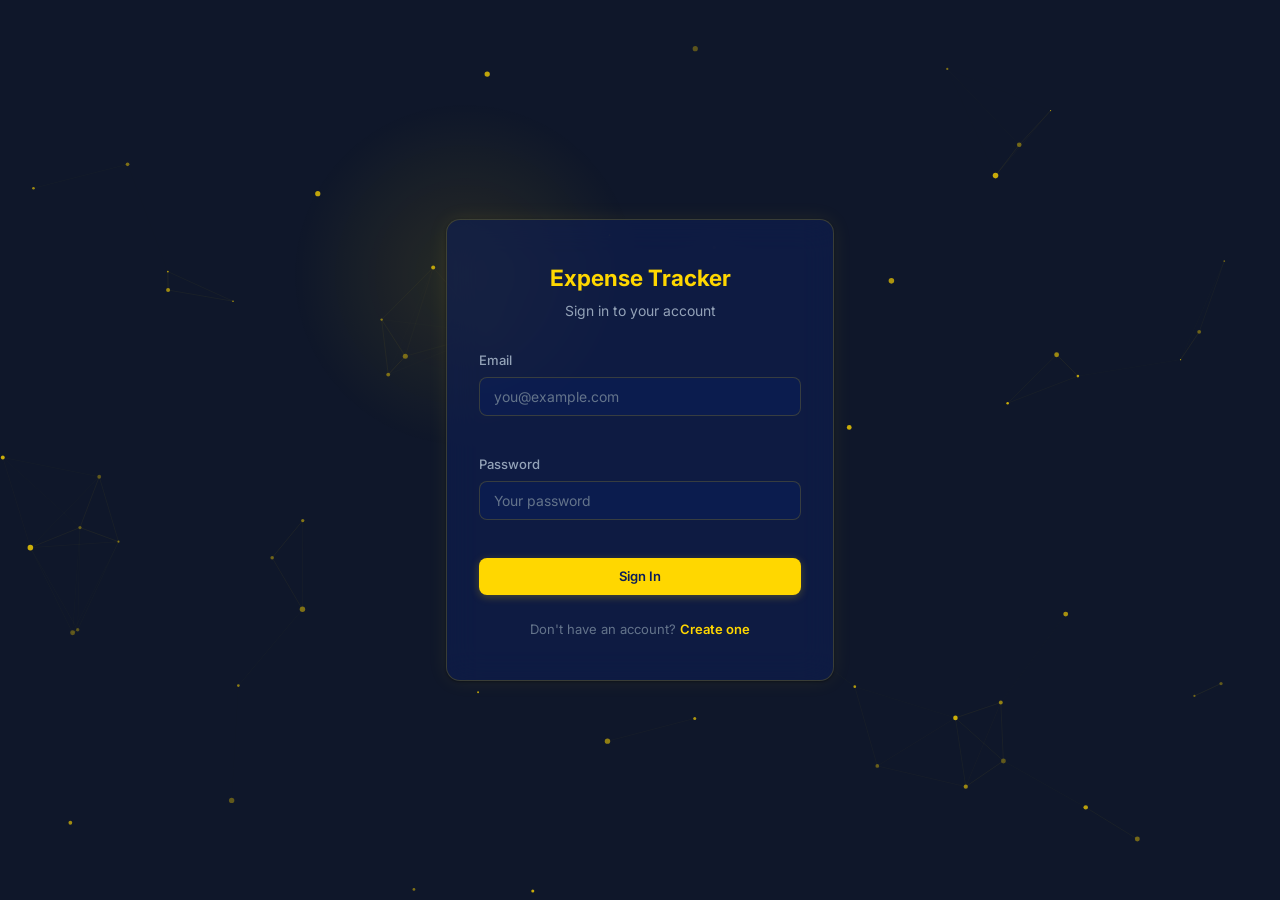
==== commit 61e0a6a7: "changes with the UI" ====
--- a/add-expense.html
+++ b/add-expense.html
@@ -13,6 +13,9 @@
 </head>
 
 <body class="app-body">
+
+<!-- Particle background canvas -->
+<canvas id="particleCanvas"></canvas>
 
 <nav class="navbar" id="navbar">
     <div class="navbar-inner">
@@ -34,7 +37,7 @@
 
     <div id="formError" class="alert alert-danger" style="display:none;"></div>
 
-    <form class="expense-form card form-card" id="expenseForm" novalidate>
+    <form class="expense-form glass form-card" id="expenseForm" novalidate>
         <input type="hidden" name="csrf_token" id="csrfToken">
 
         <div class="form-group">
--- a/css/style.css
+++ b/css/style.css
@@ -1,90 +1,171 @@
 @import url('https://fonts.googleapis.com/css2?family=Inter:wght@300;400;500;600;700&display=swap');
 
 /* ============================================================
-   Expense Tracker — Clean Financial Dashboard
-   Inspired by: Stripe, Revolut, Monarch Money
-   ============================================================ */
-
-/* --- Design Tokens --- */
+   Expense Tracker — Dark Blue + Gold Premium Theme
+   ============================================================ */
+
+/* ---------- Dark-Blue + Gold (default) ---------- */
 :root {
-    --white:        #ffffff;
-    --gray-50:      #F9FAFB;
-    --gray-100:     #F3F4F6;
-    --gray-200:     #E5E7EB;
-    --gray-300:     #D1D5DB;
-    --gray-400:     #9CA3AF;
-    --gray-500:     #6B7280;
-    --gray-600:     #4B5563;
-    --gray-700:     #374151;
-    --gray-800:     #1F2937;
-    --gray-900:     #111827;
-
-    --blue-50:      #EFF6FF;
-    --blue-100:     #DBEAFE;
-    --blue-500:     #3B82F6;
-    --blue-600:     #2563EB;
-    --blue-700:     #1D4ED8;
-
-    --green-50:     #ECFDF5;
-    --green-500:    #10B981;
-    --green-600:    #059669;
-
-    --red-50:       #FEF2F2;
-    --red-500:      #EF4444;
-    --red-600:      #DC2626;
-
-    --amber-50:     #FFFBEB;
-    --amber-500:    #F59E0B;
-
-    --purple-50:    #F5F3FF;
-    --purple-500:   #8B5CF6;
-
-    /* Shadows (Stripe-like, soft & layered) */
-    --shadow-xs:    0 1px 2px rgba(0, 0, 0, 0.05);
-    --shadow-sm:    0 1px 3px rgba(0, 0, 0, 0.08), 0 1px 2px rgba(0, 0, 0, 0.04);
-    --shadow-md:    0 4px 6px -1px rgba(0, 0, 0, 0.07), 0 2px 4px -1px rgba(0, 0, 0, 0.04);
-    --shadow-lg:    0 10px 15px -3px rgba(0, 0, 0, 0.08), 0 4px 6px -2px rgba(0, 0, 0, 0.03);
-
+    /* Core palette */
+    --bg-deep:      #0b1e5a;
+    --bg-body:      #0f172a;
+    --bg-card:      rgba(15, 30, 80, 0.65);
+    --bg-card-hover:rgba(15, 30, 80, 0.85);
+    --bg-input:     rgba(11, 30, 90, 0.5);
+
+    --gold:         #ffd700;
+    --gold-dim:     #bfa230;
+    --gold-glow:    rgba(255, 215, 0, 0.15);
+
+    --text-primary: #f1f5f9;
+    --text-secondary:#94a3b8;
+    --text-muted:   #64748b;
+
+    --border:       rgba(255, 215, 0, 0.18);
+    --border-subtle:rgba(255, 255, 255, 0.06);
+
+    --green:        #10B981;
+    --green-dim:    rgba(16,185,129,0.15);
+    --red:          #EF4444;
+    --red-dim:      rgba(239,68,68,0.12);
+    --amber:        #F59E0B;
+    --amber-dim:    rgba(245,158,11,0.15);
+    --purple:       #8B5CF6;
+
+    /* Shadows */
+    --shadow-sm:    0 1px 3px rgba(0,0,0,0.4);
+    --shadow-md:    0 4px 12px rgba(0,0,0,0.5);
+    --shadow-lg:    0 8px 24px rgba(0,0,0,0.5);
+    --shadow-gold:  0 0 20px rgba(255,215,0,0.08);
+
+    /* Glass */
+    --glass-blur:   blur(16px);
+    --glass-border: 1px solid var(--border);
+
+    /* Misc */
     --font:         'Inter', -apple-system, BlinkMacSystemFont, 'Segoe UI', sans-serif;
     --radius:       8px;
-    --radius-lg:    12px;
+    --radius-lg:    14px;
     --ease:         cubic-bezier(0.4, 0, 0.2, 1);
-}
-
-/* --- Reset --- */
+
+    /* Particle colour (used by JS) */
+    --particle-r: 255;
+    --particle-g: 215;
+    --particle-b: 0;
+
+    /* Category colours */
+    --cat-food:          #ffd700;
+    --cat-transport:     #38bdf8;
+    --cat-housing:       #a78bfa;
+    --cat-utilities:     #34d399;
+    --cat-entertainment: #f472b6;
+    --cat-health:        #fb923c;
+    --cat-education:     #60a5fa;
+    --cat-shopping:      #e879f9;
+    --cat-other:         #94a3b8;
+}
+
+/* ---------- Alt Dark Mode (toggle) ---------- */
+body.dark-alt {
+    --bg-deep:      #020617;
+    --bg-body:      #0f172a;
+    --bg-card:      rgba(15, 23, 42, 0.75);
+    --bg-card-hover:rgba(15, 23, 42, 0.90);
+    --bg-input:     rgba(30, 41, 59, 0.6);
+
+    --gold:         #facc15;
+    --gold-dim:     #a38c1c;
+    --gold-glow:    rgba(250,204,21,0.12);
+
+    --border:       rgba(250,204,21,0.14);
+    --border-subtle:rgba(255,255,255,0.05);
+
+    --shadow-gold:  0 0 16px rgba(250,204,21,0.06);
+
+    --particle-r: 250;
+    --particle-g: 204;
+    --particle-b: 21;
+}
+
+/* ============================================================
+   Reset & Base
+   ============================================================ */
 *, *::before, *::after { box-sizing: border-box; margin: 0; padding: 0; }
-
-html { font-size: 15px; -webkit-font-smoothing: antialiased; -moz-osx-font-smoothing: grayscale; }
+html { font-size: 15px; -webkit-font-smoothing: antialiased; scroll-behavior: smooth; }
+
 body {
     font-family: var(--font);
-    background: var(--gray-50);
-    color: var(--gray-900);
+    background: var(--bg-body);
+    color: var(--text-primary);
     line-height: 1.6;
     min-height: 100vh;
-}
-
-a { color: var(--blue-600); text-decoration: none; }
-a:hover { color: var(--blue-700); }
-
-/* --- Layout --- */
+    overflow-x: hidden;
+    transition: background 0.4s var(--ease), color 0.4s var(--ease);
+}
+
+a { color: var(--gold); text-decoration: none; transition: color 0.15s; }
+a:hover { color: var(--gold-dim); }
+
+/* ============================================================
+   Particle Canvas (positioned behind everything)
+   ============================================================ */
+#particleCanvas {
+    position: fixed;
+    top: 0; left: 0;
+    width: 100%; height: 100%;
+    z-index: 0;
+    pointer-events: none;
+}
+
+/* All page content sits above the canvas */
+.navbar, .container, .auth-container, .fab-button { position: relative; z-index: 1; }
+
+/* ============================================================
+   Layout
+   ============================================================ */
 .container {
-    max-width: 1040px;
+    max-width: 1060px;
     margin: 0 auto;
-    padding: 32px 24px 80px;
-}
-
-/* ================================================================
-   NAV BAR — clean & minimal
-   ================================================================ */
+    padding: 28px 24px 80px;
+}
+
+/* ============================================================
+   Glass Panel — the core visual building block
+   ============================================================ */
+.glass {
+    background: var(--bg-card);
+    backdrop-filter: var(--glass-blur);
+    -webkit-backdrop-filter: var(--glass-blur);
+    border: var(--glass-border);
+    border-radius: var(--radius-lg);
+    box-shadow: var(--shadow-sm), var(--shadow-gold);
+    transition: transform 0.25s var(--ease),
+                box-shadow 0.25s var(--ease),
+                background 0.3s var(--ease);
+}
+.glass:hover {
+    background: var(--bg-card-hover);
+    box-shadow: var(--shadow-md), 0 0 30px rgba(255,215,0,0.1);
+    transform: translateY(-2px);
+}
+
+/* ============================================================
+   Navbar
+   ============================================================ */
 .navbar {
-    background: var(--white);
-    border-bottom: 1px solid var(--gray-200);
+    background: rgba(11, 30, 90, 0.55);
+    backdrop-filter: var(--glass-blur);
+    -webkit-backdrop-filter: var(--glass-blur);
+    border-bottom: 1px solid var(--border);
     position: sticky;
     top: 0;
     z-index: 100;
-}
+    transition: background 0.4s var(--ease);
+}
+body.dark-alt .navbar { background: rgba(2, 6, 23, 0.7); }
+
 .navbar-inner {
-    max-width: 1040px;
+    max-width: 1060px;
     margin: 0 auto;
     padding: 0 24px;
     height: 56px;
@@ -93,93 +174,104 @@
     justify-content: space-between;
 }
 .navbar-brand {
-    font-size: 1.1rem;
+    font-size: 1.15rem;
     font-weight: 700;
-    color: var(--gray-900);
-    letter-spacing: -0.02em;
-}
-.navbar-brand:hover { color: var(--gray-900); text-decoration: none; }
-.navbar-right { display: flex; align-items: center; gap: 16px; }
-.navbar-user { font-size: 0.87rem; color: var(--gray-500); }
-
-/* ================================================================
-   BUTTONS — solid, not too flashy
-   ================================================================ */
+    color: var(--gold);
+    letter-spacing: -0.01em;
+}
+.navbar-brand:hover { color: var(--gold); }
+.navbar-right { display: flex; align-items: center; gap: 12px; }
+.navbar-user { font-size: 0.87rem; color: var(--text-secondary); }
+
+/* Dark mode toggle in navbar */
+.theme-toggle {
+    background: none;
+    border: 1px solid var(--border);
+    color: var(--gold);
+    width: 34px; height: 34px;
+    border-radius: 50%;
+    display: flex;
+    align-items: center;
+    justify-content: center;
+    cursor: pointer;
+    font-size: 1rem;
+    transition: all 0.2s var(--ease);
+}
+.theme-toggle:hover {
+    background: var(--gold-glow);
+    box-shadow: 0 0 12px rgba(255,215,0,0.2);
+}
+
+/* ============================================================
+   Buttons
+   ============================================================ */
 .btn {
     display: inline-flex;
     align-items: center;
     justify-content: center;
     gap: 6px;
-    padding: 8px 16px;
+    padding: 8px 18px;
     font-size: 0.87rem;
     font-weight: 500;
     font-family: var(--font);
     border: 1px solid transparent;
     border-radius: var(--radius);
     cursor: pointer;
-    transition: all 0.15s var(--ease);
+    transition: all 0.2s var(--ease);
     white-space: nowrap;
     text-decoration: none;
     line-height: 1.5;
 }
 .btn:hover { text-decoration: none; }
-.btn:active { transform: scale(0.98); }
+.btn:active { transform: scale(0.97); }
 
 .btn-primary {
-    background: var(--blue-600);
-    color: var(--white);
-    box-shadow: var(--shadow-xs), 0 1px 2px rgba(37, 99, 235, 0.2);
-}
-.btn-primary:hover { background: var(--blue-700); color: white; }
+    background: var(--gold);
+    color: #0b1e5a;
+    font-weight: 600;
+    box-shadow: 0 2px 8px rgba(255,215,0,0.25);
+}
+.btn-primary:hover {
+    background: #ffe44d;
+    color: #0b1e5a;
+    box-shadow: 0 4px 16px rgba(255,215,0,0.35);
+    transform: translateY(-1px);
+}
 
 .btn-success {
-    background: var(--green-500);
-    color: var(--white);
-    box-shadow: var(--shadow-xs);
-}
-.btn-success:hover { background: var(--green-600); color: white; }
+    background: var(--green);
+    color: #fff;
+    box-shadow: 0 2px 8px rgba(16,185,129,0.25);
+}
+.btn-success:hover { background: #059669; color: #fff; transform: translateY(-1px); }
 
 .btn-danger {
-    background: var(--white);
-    color: var(--red-500);
-    border: 1px solid var(--gray-200);
-}
-.btn-danger:hover { background: var(--red-50); border-color: var(--red-500); color: var(--red-600); }
+    background: transparent;
+    color: var(--red);
+    border: 1px solid rgba(239,68,68,0.3);
+}
+.btn-danger:hover { background: var(--red-dim); border-color: var(--red); }
 
 .btn-secondary {
-    background: var(--white);
-    color: var(--gray-700);
-    border: 1px solid var(--gray-300);
-}
-.btn-secondary:hover { background: var(--gray-50); border-color: var(--gray-400); }
+    background: rgba(255,255,255,0.06);
+    color: var(--text-primary);
+    border: 1px solid var(--border-subtle);
+}
+.btn-secondary:hover { background: rgba(255,255,255,0.1); }
 
 .btn-outline {
     background: transparent;
-    color: var(--gray-600);
-    border: 1px solid var(--gray-300);
-}
-.btn-outline:hover { background: var(--gray-50); color: var(--gray-800); }
+    color: var(--text-secondary);
+    border: 1px solid var(--border);
+}
+.btn-outline:hover { color: var(--gold); border-color: var(--gold); background: var(--gold-glow); }
 
 .btn-sm { padding: 6px 12px; font-size: 0.8rem; }
 .btn-block { width: 100%; justify-content: center; }
 
-/* ================================================================
-   CARDS — opaque white, subtle border, real shadow
-   ================================================================ */
-.card {
-    background: var(--white);
-    border: 1px solid var(--gray-200);
-    border-radius: var(--radius-lg);
-    box-shadow: var(--shadow-sm);
-    transition: box-shadow 0.2s var(--ease);
-}
-.card:hover {
-    box-shadow: var(--shadow-md);
-}
-
-/* ================================================================
-   SUMMARY CARDS
-   ================================================================ */
+/* ============================================================
+   Summary Cards
+   ============================================================ */
 .summary-section {
     display: grid;
     grid-template-columns: repeat(3, 1fr);
@@ -188,103 +280,106 @@
 }
 
 .summary-card {
-    padding: 20px 24px;
+    padding: 22px 24px;
     display: flex;
     flex-direction: column;
     gap: 4px;
 }
+
 .summary-card .summary-icon {
-    width: 36px;
-    height: 36px;
-    border-radius: 8px;
+    width: 40px;
+    height: 40px;
+    border-radius: 10px;
     display: flex;
     align-items: center;
     justify-content: center;
     font-size: 1rem;
     font-weight: 700;
-    margin-bottom: 12px;
-}
-.card-total .summary-icon { background: var(--blue-50); color: var(--blue-600); }
-.card-count .summary-icon { background: var(--green-50); color: var(--green-500); }
-.card-highest .summary-icon { background: var(--amber-50); color: var(--amber-500); }
+    margin-bottom: 14px;
+}
+.card-total .summary-icon   { background: var(--gold-glow); color: var(--gold); border: 1px solid rgba(255,215,0,0.2); }
+.card-count .summary-icon   { background: var(--green-dim); color: var(--green); border: 1px solid rgba(16,185,129,0.2); }
+.card-highest .summary-icon { background: var(--amber-dim); color: var(--amber); border: 1px solid rgba(245,158,11,0.2); }
 
 .summary-label {
-    font-size: 0.8rem;
+    font-size: 0.78rem;
     font-weight: 500;
-    color: var(--gray-500);
+    color: var(--text-muted);
     text-transform: uppercase;
-    letter-spacing: 0.04em;
+    letter-spacing: 0.05em;
 }
 .summary-amount {
-    font-size: 1.5rem;
+    font-size: 1.55rem;
     font-weight: 700;
-    color: var(--gray-900);
+    color: var(--text-primary);
     letter-spacing: -0.02em;
 }
 
-/* ================================================================
-   STATS SECTION (Category / Monthly Breakdown)
-   ================================================================ */
+/* ============================================================
+   Stats Section
+   ============================================================ */
 .stats-section {
     display: grid;
     grid-template-columns: 1fr 1fr;
     gap: 16px;
     margin-bottom: 24px;
 }
-.stats-card { padding: 20px 24px; }
+.stats-card { padding: 22px 24px; }
 
 .section-title {
-    font-size: 0.93rem;
+    font-size: 0.95rem;
     font-weight: 600;
-    color: var(--gray-800);
+    color: var(--text-primary);
     margin-bottom: 16px;
 }
 
-.category-list, .monthly-list {
-    display: flex;
-    flex-direction: column;
-    gap: 12px;
-}
-.stat-row {
-    display: flex;
-    justify-content: space-between;
-    font-size: 0.87rem;
-    margin-bottom: 4px;
-}
-.stat-label { color: var(--gray-600); font-weight: 500; }
-.stat-value { color: var(--gray-900); font-weight: 600; }
+.category-list, .monthly-list { display: flex; flex-direction: column; gap: 12px; }
+.stat-row { display: flex; justify-content: space-between; font-size: 0.87rem; margin-bottom: 4px; }
+.stat-label { color: var(--text-secondary); font-weight: 500; }
+.stat-value { color: var(--gold); font-weight: 600; }
 .stat-bar-wrap {
     width: 100%;
     height: 6px;
-    background: var(--gray-100);
+    background: rgba(255,255,255,0.06);
     border-radius: 3px;
     overflow: hidden;
 }
 .stat-bar {
     height: 100%;
-    background: var(--blue-500);
+    background: linear-gradient(90deg, var(--gold-dim), var(--gold));
     border-radius: 3px;
     transition: width 0.8s var(--ease);
 }
 
-/* ================================================================
-   FILTER BAR
-   ================================================================ */
+/* Category-specific bar colours */
+.stat-bar[data-cat="Food"]          { background: var(--cat-food); }
+.stat-bar[data-cat="Transport"]     { background: var(--cat-transport); }
+.stat-bar[data-cat="Housing"]       { background: var(--cat-housing); }
+.stat-bar[data-cat="Utilities"]     { background: var(--cat-utilities); }
+.stat-bar[data-cat="Entertainment"] { background: var(--cat-entertainment); }
+.stat-bar[data-cat="Health"]        { background: var(--cat-health); }
+.stat-bar[data-cat="Education"]     { background: var(--cat-education); }
+.stat-bar[data-cat="Shopping"]      { background: var(--cat-shopping); }
+.stat-bar[data-cat="Other"]         { background: var(--cat-other); }
+
+/* ============================================================
+   Filter Bar
+   ============================================================ */
 .filter-section { margin-bottom: 16px; }
 .filter-bar {
     display: flex;
     flex-wrap: wrap;
     gap: 8px;
     align-items: center;
-    padding: 12px 16px;
+    padding: 14px 16px;
 }
 .filter-input { padding: 7px 12px; font-size: 0.87rem; }
 .filter-input, .filter-select { flex: 1; min-width: 140px; }
 .filter-amount { max-width: 110px; min-width: 90px; flex: 0 1 auto; }
 
-/* ================================================================
-   EXPENSE TABLE
-   ================================================================ */
+/* ============================================================
+   Expense Table
+   ============================================================ */
 .expenses-section { margin-bottom: 32px; }
 .expenses-header {
     display: flex;
@@ -293,14 +388,11 @@
     margin-bottom: 12px;
 }
 
-.table-wrapper {
-    overflow-x: auto;
-    border-radius: var(--radius-lg);
-}
-.expense-table {
-    width: 100%;
-    border-collapse: collapse;
-}
+.table-wrapper { overflow-x: auto; border-radius: var(--radius-lg); }
+.table-wrapper::-webkit-scrollbar { height: 6px; }
+.table-wrapper::-webkit-scrollbar-thumb { background: var(--gold-dim); border-radius: 3px; }
+
+.expense-table { width: 100%; border-collapse: collapse; }
 .table-heading {
     text-align: left;
     padding: 10px 16px;
@@ -308,84 +400,74 @@
     font-weight: 600;
     text-transform: uppercase;
     letter-spacing: 0.05em;
-    color: var(--gray-500);
-    background: var(--gray-50);
-    border-bottom: 1px solid var(--gray-200);
+    color: var(--text-muted);
+    background: rgba(255,255,255,0.03);
+    border-bottom: 1px solid var(--border);
 }
 .expense-row td {
     padding: 12px 16px;
     font-size: 0.87rem;
-    border-bottom: 1px solid var(--gray-100);
+    border-bottom: 1px solid var(--border-subtle);
     vertical-align: middle;
-    color: var(--gray-700);
+    color: var(--text-secondary);
+    transition: background 0.15s;
 }
 .expense-row:last-child td { border-bottom: none; }
-.expense-row:hover td { background: var(--gray-50); }
-
-/* Amount column */
+.expense-row:hover td { background: rgba(255,215,0,0.04); }
+
+/* Amount column gold accent */
 .expense-row td:nth-child(3) {
     font-weight: 600;
-    color: var(--gray-900);
+    color: var(--gold);
     font-variant-numeric: tabular-nums;
 }
 
 .expense-row .actions { display: flex; gap: 6px; }
 
-/* ================================================================
-   FORMS & INPUTS
-   ================================================================ */
+/* ============================================================
+   Forms & Inputs
+   ============================================================ */
 .form-input, .form-textarea {
     width: 100%;
     padding: 10px 14px;
     font-size: 0.93rem;
     font-family: var(--font);
-    color: var(--gray-900);
-    background: var(--white);
-    border: 1px solid var(--gray-300);
+    color: var(--text-primary);
+    background: var(--bg-input);
+    border: 1px solid var(--border);
     border-radius: var(--radius);
-    transition: border-color 0.15s var(--ease), box-shadow 0.15s var(--ease);
+    transition: border-color 0.2s, box-shadow 0.2s, background 0.3s;
 }
 .form-input:focus, .form-textarea:focus {
     outline: none;
-    border-color: var(--blue-500);
-    box-shadow: 0 0 0 3px rgba(59, 130, 246, 0.15);
-}
-.form-input::placeholder, .form-textarea::placeholder {
-    color: var(--gray-400);
-}
-.form-input.invalid { border-color: var(--red-500); }
+    border-color: var(--gold);
+    box-shadow: 0 0 0 3px var(--gold-glow);
+    background: rgba(11,30,90,0.7);
+}
+body.dark-alt .form-input:focus,
+body.dark-alt .form-textarea:focus {
+    background: rgba(15,23,42,0.8);
+}
+.form-input::placeholder, .form-textarea::placeholder { color: var(--text-muted); }
+.form-input.invalid { border-color: var(--red); }
 .form-textarea { min-height: 88px; resize: vertical; }
 
 .form-group { display: flex; flex-direction: column; gap: 6px; }
-.form-label { font-size: 0.87rem; font-weight: 500; color: var(--gray-700); }
-.form-error { font-size: 0.8rem; color: var(--red-500); min-height: 1em; }
-
-.expense-form, .auth-form {
-    display: flex;
-    flex-direction: column;
-    gap: 20px;
-}
-
-.form-actions {
-    display: flex;
-    gap: 12px;
-    padding-top: 8px;
-}
-
-/* Form pages: center the form card nicely */
-.form-page-wrapper {
-    max-width: 560px;
-    margin: 0 auto;
-}
-.form-card {
-    padding: 32px;
-}
-
-/* ================================================================
-   AUTH PAGES (Login / Register)
-   ================================================================ */
+.form-label { font-size: 0.87rem; font-weight: 500; color: var(--text-secondary); }
+.form-error { font-size: 0.8rem; color: var(--red); min-height: 1em; }
+
+.expense-form, .auth-form { display: flex; flex-direction: column; gap: 20px; }
+.form-actions { display: flex; gap: 12px; padding-top: 8px; }
+
+/* Center form pages */
+.form-page-wrapper { max-width: 560px; margin: 0 auto; }
+.form-card { padding: 32px; }
+
+/* ============================================================
+   Auth Pages
+   ============================================================ */
 .auth-body {
-    background: var(--gray-100);
+    background: var(--bg-body);
     display: flex;
     align-items: center;
     justify-content: center;
@@ -393,39 +475,29 @@
 }
 .auth-container {
     width: 100%;
-    max-width: 400px;
+    max-width: 420px;
     padding: 16px;
+    position: relative;
+    z-index: 1;
 }
 .auth-card {
     padding: 40px 32px;
-    animation: fadeUp 0.35s var(--ease);
-}
-
+    animation: fadeUp 0.4s var(--ease);
+}
 @keyframes fadeUp {
-    from { opacity: 0; transform: translateY(12px); }
-    to { opacity: 1; transform: translateY(0); }
+    from { opacity: 0; transform: translateY(16px); }
+    to   { opacity: 1; transform: translateY(0); }
 }
 
 .auth-header { text-align: center; margin-bottom: 28px; }
-.auth-title { font-size: 1.4rem; font-weight: 700; color: var(--gray-900); margin-bottom: 4px; }
-.auth-subtitle { color: var(--gray-500); font-size: 0.93rem; }
-.auth-footer { text-align: center; margin-top: 24px; font-size: 0.87rem; color: var(--gray-500); }
-.auth-link { font-weight: 600; color: var(--blue-600); }
-
-/* Cursor glow for auth pages — softer, more subtle */
-.cursor-glow {
-    position: fixed;
-    width: 350px;
-    height: 350px;
-    background: radial-gradient(circle, rgba(59, 130, 246, 0.08) 0%, transparent 70%);
-    border-radius: 50%;
-    pointer-events: none;
-    z-index: 0;
-    transform: translate(-50%, -50%);
-    transition: left 0.15s linear, top 0.15s linear;
-}
-
-/* Alerts */
+.auth-title { font-size: 1.5rem; font-weight: 700; color: var(--gold); margin-bottom: 4px; }
+.auth-subtitle { color: var(--text-secondary); font-size: 0.93rem; }
+.auth-footer { text-align: center; margin-top: 24px; font-size: 0.87rem; color: var(--text-muted); }
+.auth-link { font-weight: 600; color: var(--gold); }
+
+/* ============================================================
+   Alerts
+   ============================================================ */
 .alert {
     padding: 12px 16px;
     border-radius: var(--radius);
@@ -433,62 +505,72 @@
     font-weight: 500;
 }
 .alert-danger {
-    background: var(--red-50);
-    color: var(--red-600);
-    border: 1px solid rgba(239, 68, 68, 0.2);
-}
-
-/* ================================================================
-   PAGE HEADERS
-   ================================================================ */
+    background: var(--red-dim);
+    color: var(--red);
+    border: 1px solid rgba(239,68,68,0.25);
+}
+
+/* ============================================================
+   Page Headers
+   ============================================================ */
 .page-header { margin-bottom: 20px; }
 .page-title {
-    font-size: 1.3rem;
+    font-size: 1.35rem;
     font-weight: 700;
-    color: var(--gray-900);
+    color: var(--text-primary);
     letter-spacing: -0.02em;
 }
 
-/* ================================================================
-   FLOATING ACTION BUTTON
-   ================================================================ */
+/* ============================================================
+   Floating Action Button
+   ============================================================ */
 .fab-button {
     position: fixed;
     bottom: 24px;
     right: 24px;
     width: 52px;
     height: 52px;
-    background: var(--blue-600);
-    color: var(--white);
+    background: var(--gold);
+    color: var(--bg-deep);
     border-radius: 50%;
-    display: none; /* Only shown on mobile */
+    display: none;
     align-items: center;
     justify-content: center;
     font-size: 24px;
-    font-weight: 300;
-    box-shadow: var(--shadow-lg), 0 4px 12px rgba(37, 99, 235, 0.3);
+    font-weight: 600;
+    box-shadow: 0 4px 16px rgba(255,215,0,0.35);
     transition: transform 0.2s var(--ease), box-shadow 0.2s var(--ease);
     z-index: 1000;
     text-decoration: none;
 }
 .fab-button:hover {
-    transform: scale(1.08);
-    box-shadow: var(--shadow-lg), 0 6px 16px rgba(37, 99, 235, 0.4);
-    color: white;
-}
-
-/* ================================================================
-   UTILITIES
-   ================================================================ */
-.text-muted { color: var(--gray-500); font-size: 0.87rem; }
+    transform: scale(1.1);
+    box-shadow: 0 6px 24px rgba(255,215,0,0.45);
+    color: var(--bg-deep);
+}
+
+/* ============================================================
+   Utilities
+   ============================================================ */
+.text-muted { color: var(--text-muted); font-size: 0.87rem; }
 .text-center { text-align: center; }
 
-/* Hidden animated background wrapper — no longer used on app pages */
-.bg-animation { display: none; }
-
-/* ================================================================
-   RESPONSIVE
-   ================================================================ */
+/* Cursor glow (auth pages) */
+.cursor-glow {
+    position: fixed;
+    width: 350px;
+    height: 350px;
+    background: radial-gradient(circle, rgba(255,215,0,0.1) 0%, transparent 70%);
+    border-radius: 50%;
+    pointer-events: none;
+    z-index: 0;
+    transform: translate(-50%, -50%);
+    transition: left 0.12s linear, top 0.12s linear;
+}
+
+/* ============================================================
+   Responsive
+   ============================================================ */
 @media (max-width: 768px) {
     .container { padding: 20px 16px 80px; }
     .summary-section { grid-template-columns: 1fr; }
@@ -507,5 +589,4 @@
 
 @media (min-width: 769px) and (max-width: 1024px) {
     .summary-section { grid-template-columns: repeat(3, 1fr); }
-    .stats-section { grid-template-columns: 1fr 1fr; }
 }
